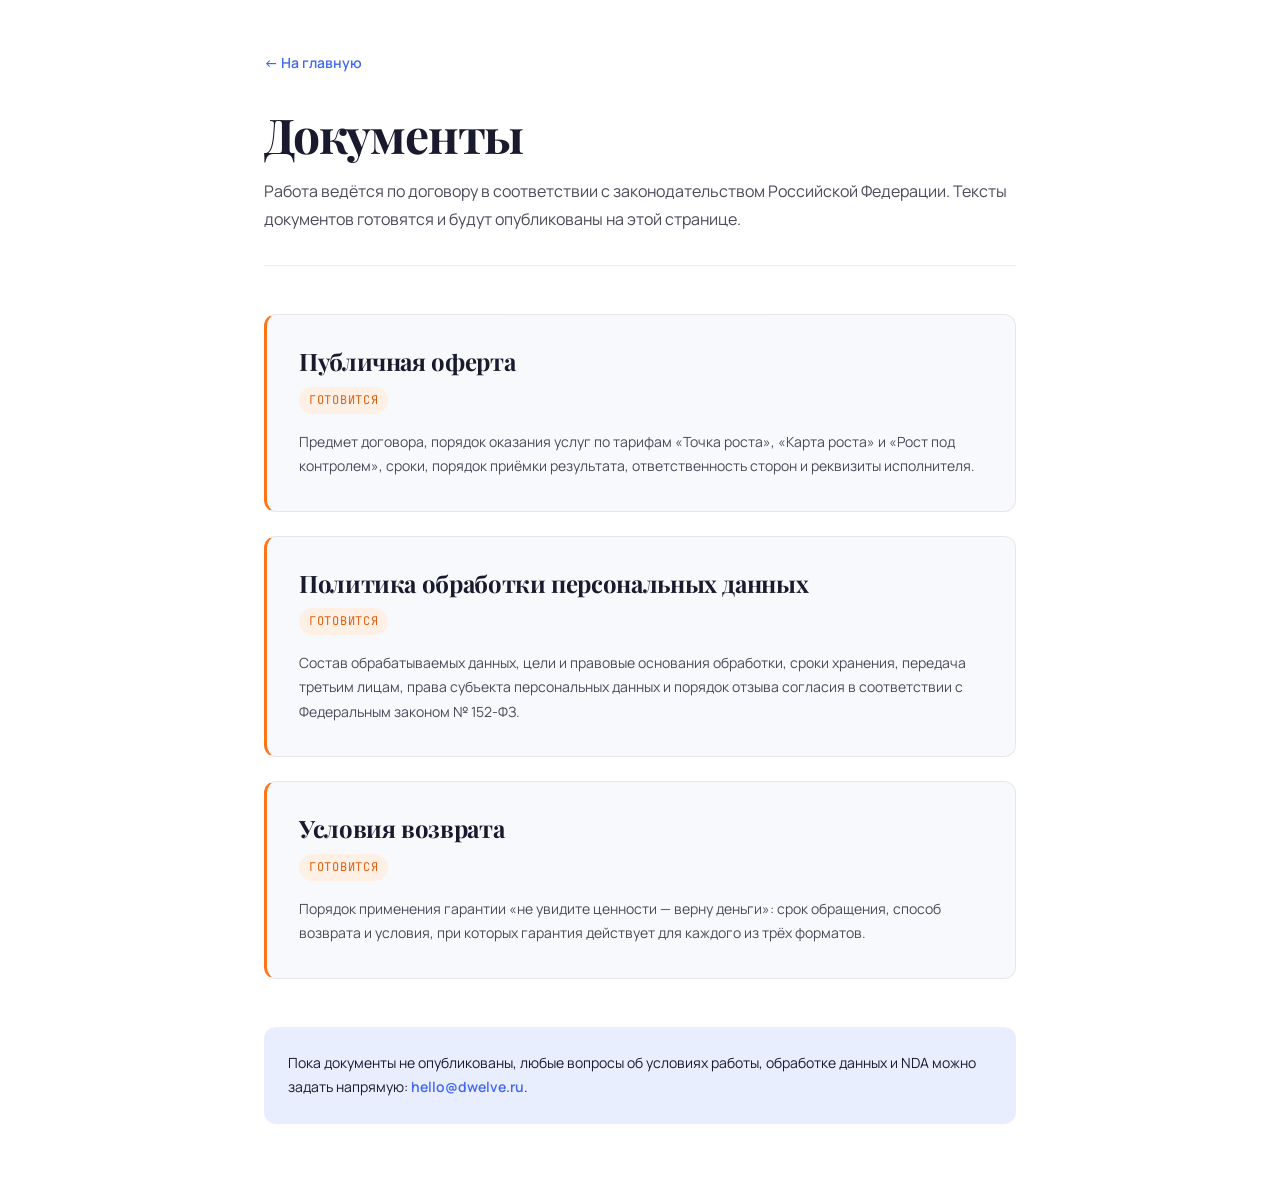
==== documents.html @ 39daf386 "Dwelve RU — лендинг для российского рынка Отдельный сайт для dwelve.ru: 3 тарифа в рублях, 5 блоков " ====
<!DOCTYPE html>
<html lang="ru">
<head>
  <meta charset="UTF-8">
  <meta name="viewport" content="width=device-width, initial-scale=1.0">
  <title>Документы — Dwelve</title>
  <meta name="description" content="Публичная оферта, политика обработки персональных данных и условия возврата Dwelve.">
  <meta name="robots" content="noindex">
  <link rel="canonical" href="https://dwelve.ru/documents.html">

  <link rel="preconnect" href="https://fonts.googleapis.com">
  <link rel="preconnect" href="https://fonts.gstatic.com" crossorigin>
  <link href="https://fonts.googleapis.com/css2?family=Playfair+Display:wght@400;600;700&family=Manrope:wght@400;500;600;700&family=JetBrains+Mono:wght@400;500&display=swap" rel="stylesheet">
  <link rel="icon" type="image/svg+xml" href="data:image/svg+xml,%3Csvg xmlns='http://www.w3.org/2000/svg' viewBox='0 0 200 200' fill='none'%3E%3Cg transform='translate(100,100)'%3E%3Ccircle cx='0' cy='-65' r='8' fill='%231A1A2E'/%3E%3Ccircle cx='32.5' cy='-56.29' r='11' fill='%23FF7518'/%3E%3Ccircle cx='56.29' cy='-32.5' r='5' fill='%231A1A2E'/%3E%3Ccircle cx='65' cy='0' r='4.5' fill='%231A1A2E'/%3E%3Ccircle cx='56.29' cy='32.5' r='4' fill='%231A1A2E'/%3E%3Ccircle cx='32.5' cy='56.29' r='3.5' fill='%231A1A2E'/%3E%3Ccircle cx='0' cy='65' r='3' fill='%231A1A2E'/%3E%3Ccircle cx='-32.5' cy='56.29' r='2.8' fill='%231A1A2E'/%3E%3Ccircle cx='-56.29' cy='32.5' r='2.8' fill='%231A1A2E'/%3E%3Ccircle cx='-65' cy='0' r='3.8' fill='%231A1A2E'/%3E%3Ccircle cx='-56.29' cy='-32.5' r='5' fill='%231A1A2E'/%3E%3Ccircle cx='-32.5' cy='-56.29' r='6.5' fill='%231A1A2E'/%3E%3C/g%3E%3C/svg%3E">

  <link rel="stylesheet" href="theme.css">

  <style>
    .container {
      width: 100%;
      max-width: 800px;
      margin: 0 auto;
      padding: var(--space-2xl) var(--space-lg) var(--space-3xl);
    }

    .back {
      display: inline-flex;
      align-items: center;
      gap: var(--space-sm);
      margin-bottom: var(--space-xl);
      font-size: var(--text-small);
      font-weight: 600;
      color: var(--color-cta);
    }

    .back:hover { text-decoration: underline; }

    h1 { margin-bottom: var(--space-md); }

    .intro {
      color: var(--color-text-muted);
      margin-bottom: var(--space-2xl);
      padding-bottom: var(--space-xl);
      border-bottom: 1px solid var(--color-border);
    }

    .doc {
      padding: var(--space-xl);
      margin-bottom: var(--space-lg);
      background: var(--color-base-dark);
      border: 1px solid var(--color-border);
      border-left: 3px solid var(--color-primary);
      border-radius: var(--radius-lg);
      /* Якорь не должен уезжать под липкую шапку главной, если пользователь
         пришёл сюда по ссылке вида documents.html#privacy */
      scroll-margin-top: var(--space-xl);
    }

    .doc h2 {
      font-size: var(--text-h3);
      margin-bottom: var(--space-sm);
    }

    .status {
      display: inline-block;
      margin-bottom: var(--space-md);
      padding: 3px 10px;
      border-radius: var(--radius-full);
      background: var(--color-orange-pale);
      color: var(--color-primary-dark);
      font-family: var(--font-mono);
      font-size: var(--text-caption);
      letter-spacing: 0.06em;
      text-transform: uppercase;
    }

    .doc p { font-size: var(--text-small); color: var(--color-text-muted); }

    .contact-note {
      margin-top: var(--space-2xl);
      padding: var(--space-lg);
      background: var(--color-blue-pale);
      border-radius: var(--radius-lg);
      font-size: var(--text-small);
    }

    .contact-note a { color: var(--color-cta); font-weight: 600; }
  </style>
</head>
<body>
  <div class="container">
    <a href="index.html" class="back">← На главную</a>

    <h1>Документы</h1>
    <p class="intro">
      Работа ведётся по договору в соответствии с законодательством Российской Федерации.
      Тексты документов готовятся и будут опубликованы на этой странице.
    </p>

    <section class="doc" id="offer">
      <h2>Публичная оферта</h2>
      <span class="status">Готовится</span>
      <p>
        Предмет договора, порядок оказания услуг по тарифам «Точка роста», «Карта роста»
        и «Рост под контролем», сроки, порядок приёмки результата, ответственность сторон
        и реквизиты исполнителя.
      </p>
    </section>

    <section class="doc" id="privacy">
      <h2>Политика обработки персональных данных</h2>
      <span class="status">Готовится</span>
      <p>
        Состав обрабатываемых данных, цели и правовые основания обработки, сроки хранения,
        передача третьим лицам, права субъекта персональных данных и порядок отзыва согласия
        в соответствии с Федеральным законом № 152-ФЗ.
      </p>
    </section>

    <section class="doc" id="refund">
      <h2>Условия возврата</h2>
      <span class="status">Готовится</span>
      <p>
        Порядок применения гарантии «не увидите ценности — верну деньги»: срок обращения,
        способ возврата и условия, при которых гарантия действует для каждого из трёх форматов.
      </p>
    </section>

    <p class="contact-note">
      Пока документы не опубликованы, любые вопросы об условиях работы, обработке данных
      и NDA можно задать напрямую: <a href="mailto:hello@dwelve.ru">hello@dwelve.ru</a>.
    </p>
  </div>
</body>
</html>
---- theme.css ----
/* =============================================================================
   DWELVE RU — тема
   -----------------------------------------------------------------------------
   Палитра общая с dwelve.ca: два сайта — один бренд. Отличается только
   типографика, и по необходимости: DM Sans и DM Mono не содержат кириллицы,
   поэтому body и mono заменены на Manrope и JetBrains Mono. Playfair Display
   кириллицу поддерживает и остаётся общим — именно он держит визуальное родство.

   Русский текст в среднем на 10–15% длиннее английского при том же смысле,
   поэтому меры длины строки и вертикальный ритм здесь чуть просторнее канадских:
   --max-text 760 против 720, --leading-body 1.75 против 1.7.
   ============================================================================= */

/* ==============================
   RESET & BASE
   ============================== */
*, *::before, *::after {
  box-sizing: border-box;
  margin: 0;
  padding: 0;
}

html {
  scroll-behavior: smooth;
  -webkit-text-size-adjust: 100%;
}

body {
  font-family: var(--font-body);
  font-size: var(--text-body);
  color: var(--color-text);
  background: var(--color-base);
  line-height: var(--leading-body);
  -webkit-font-smoothing: antialiased;
  -moz-osx-font-smoothing: grayscale;
}

img, svg {
  display: block;
  max-width: 100%;
}

a {
  color: inherit;
  text-decoration: none;
}

button {
  font: inherit;
  cursor: pointer;
  border: none;
  background: none;
}

ul, ol {
  list-style: none;
}

/* ==============================
   ТОКЕНЫ
   ============================== */
:root {
  /* Цвета — общий брендбук с канадской версией */
  --color-base: #FFFFFF;
  --color-base-dark: #F8F9FC;
  --color-card: #FFFFFF;
  --color-white: #FFFFFF;
  --color-primary: #FF7518;
  --color-primary-light: #FF944D;
  --color-primary-dark: #E06010;
  --color-secondary: #4166F5;
  --color-secondary-dark: #2F4FD4;
  --color-text: #1A1A2E;
  --color-text-muted: #4A4A5A;
  --color-text-light: #8A8A9A;
  --color-cta: #4166F5;
  --color-cta-hover: #6B8AF7;
  --color-cta-dark: #2F4FD4;
  --color-divider: rgba(26, 26, 46, 0.05);
  --color-error: #FF6B6B;
  --color-success: #0EA5A5;
  --color-dark: #1A1A2E;
  --color-accent: #FF7518;
  --color-band: rgba(65, 102, 245, 0.04);

  /* Расширенная палитра */
  --color-blue-light: #6B8AF7;
  --color-blue-pale: #E8EEFE;
  --color-blue-deep: #1E3A9F;
  --color-orange-pale: #FFF0E5;
  --color-teal: #0EA5A5;
  --color-teal-pale: #E6F7F7;
  --color-coral: #FF6B6B;
  --color-coral-pale: #FFE8E8;
  --color-slate: #64748B;
  --color-slate-pale: #F1F5F9;
  --color-border: rgba(26, 26, 46, 0.08);
  --color-border-light: #F0F1F5;

  /* Типографика. Fallback-стеки заканчиваются системными шрифтами
     с кириллицей — Segoe UI на Windows, Roboto на Android, San Francisco
     на Apple: если Google Fonts не отдаст файлы, страница не рассыплется. */
  --font-display: 'Playfair Display', 'Times New Roman', Georgia, serif;
  --font-body: 'Manrope', system-ui, -apple-system, 'Segoe UI', Roboto, 'Helvetica Neue', Arial, sans-serif;
  --font-mono: 'JetBrains Mono', 'Cascadia Mono', Consolas, 'Courier New', monospace;

  /* Шкала кегля. H1 текучий: длинный русский заголовок на 380px-экране
     обязан ужиматься, иначе первое слово вылезает за вьюпорт. */
  --text-h1: clamp(2rem, 1.35rem + 2.6vw, 3rem);
  --text-h2: clamp(1.6rem, 1.25rem + 1.4vw, 2.125rem);
  --text-h3: 1.5rem;
  --text-h4: 1.25rem;
  --text-body: 1rem;
  --text-small: 0.875rem;
  --text-caption: 0.75rem;

  /* Межстрочные */
  --leading-body: 1.75;
  --leading-tight: 1.25;

  /* Отступы, шаг 8px */
  --space-xs: 4px;
  --space-sm: 8px;
  --space-md: 16px;
  --space-lg: 24px;
  --space-xl: 32px;
  --space-2xl: 48px;
  --space-3xl: 80px;

  /* Скругления */
  --radius-sm: 6px;
  --radius-md: 8px;
  --radius-lg: 12px;
  --radius-xl: 16px;
  --radius-full: 999px;

  /* Тени */
  --shadow-sm: 0 1px 3px rgba(26,26,46,0.04), 0 1px 2px rgba(26,26,46,0.02);
  --shadow-md: 0 4px 16px rgba(26,26,46,0.06);
  --shadow-lg: 0 8px 32px rgba(26,26,46,0.08);
  --shadow-xl: 0 16px 48px rgba(26,26,46,0.12);
  --shadow-blue: 0 4px 16px rgba(65,102,245,0.20);
  --shadow-orange: 0 4px 16px rgba(255,117,24,0.20);

  /* Раскладка */
  --max-width: 1200px;
  --max-text: 760px;

  /* Тайминги. Держим здесь, а не в разметке: скорость интерфейса —
     свойство темы, и менять её надо в одном месте. */
  --ease-out: cubic-bezier(0.16, 1, 0.3, 1);
  --ease-in-out: cubic-bezier(0.65, 0, 0.35, 1);
  --dur-fast: 150ms;
  --dur-base: 250ms;
  --dur-slow: 600ms;
}

/* ==============================
   ТИПОГРАФИКА
   ============================== */
h1, h2, h3, h4 {
  font-family: var(--font-display);
  font-weight: 700;
  line-height: var(--leading-tight);
  color: var(--color-text);
  /* Кириллица в Playfair сидит плотнее латиницы; без этого межбуквенное
     в крупных заголовках выглядит разреженным. */
  letter-spacing: -0.015em;
}

h1 {
  font-size: var(--text-h1);
  line-height: 1.12;
  letter-spacing: -0.025em;
}

h2 {
  font-size: var(--text-h2);
  line-height: 1.18;
}

h3 {
  font-size: var(--text-h3);
  line-height: 1.3;
}

/* H4 — гротеск, а не антиква: на этом уровне Playfair уже мельчит
   и хуже читается в кириллице. */
h4 {
  font-size: var(--text-h4);
  font-family: var(--font-body);
  font-weight: 600;
  line-height: 1.35;
  letter-spacing: 0;
}

p {
  max-width: var(--max-text);
}

/* Длинные русские составные слова («ответственность», «предоставление»)
   на узких колонках дают дыры в выключке — разрешаем перенос. */
.text-hyphens {
  hyphens: auto;
  -webkit-hyphens: auto;
}

/* Цифры в таблице тарифов и в KPI обязаны стоять в колонку. */
.num {
  font-family: var(--font-mono);
  font-variant-numeric: tabular-nums;
  font-feature-settings: 'tnum' 1;
}

/* ==============================
   ДОСТУПНОСТЬ
   ============================== */
:focus-visible {
  outline: 2px solid var(--color-cta);
  outline-offset: 3px;
  border-radius: var(--radius-sm);
}

.visually-hidden {
  position: absolute;
  width: 1px;
  height: 1px;
  padding: 0;
  margin: -1px;
  overflow: hidden;
  clip: rect(0 0 0 0);
  white-space: nowrap;
  border: 0;
}

/* Один выключатель на всю анимацию: разделы ниже привязывают длительности
   к токенам, поэтому обнуления здесь достаточно. */
@media (prefers-reduced-motion: reduce) {
  html { scroll-behavior: auto; }
  *, *::before, *::after {
    animation-duration: 0.01ms !important;
    animation-iteration-count: 1 !important;
    transition-duration: 0.01ms !important;
    scroll-behavior: auto !important;
  }
}
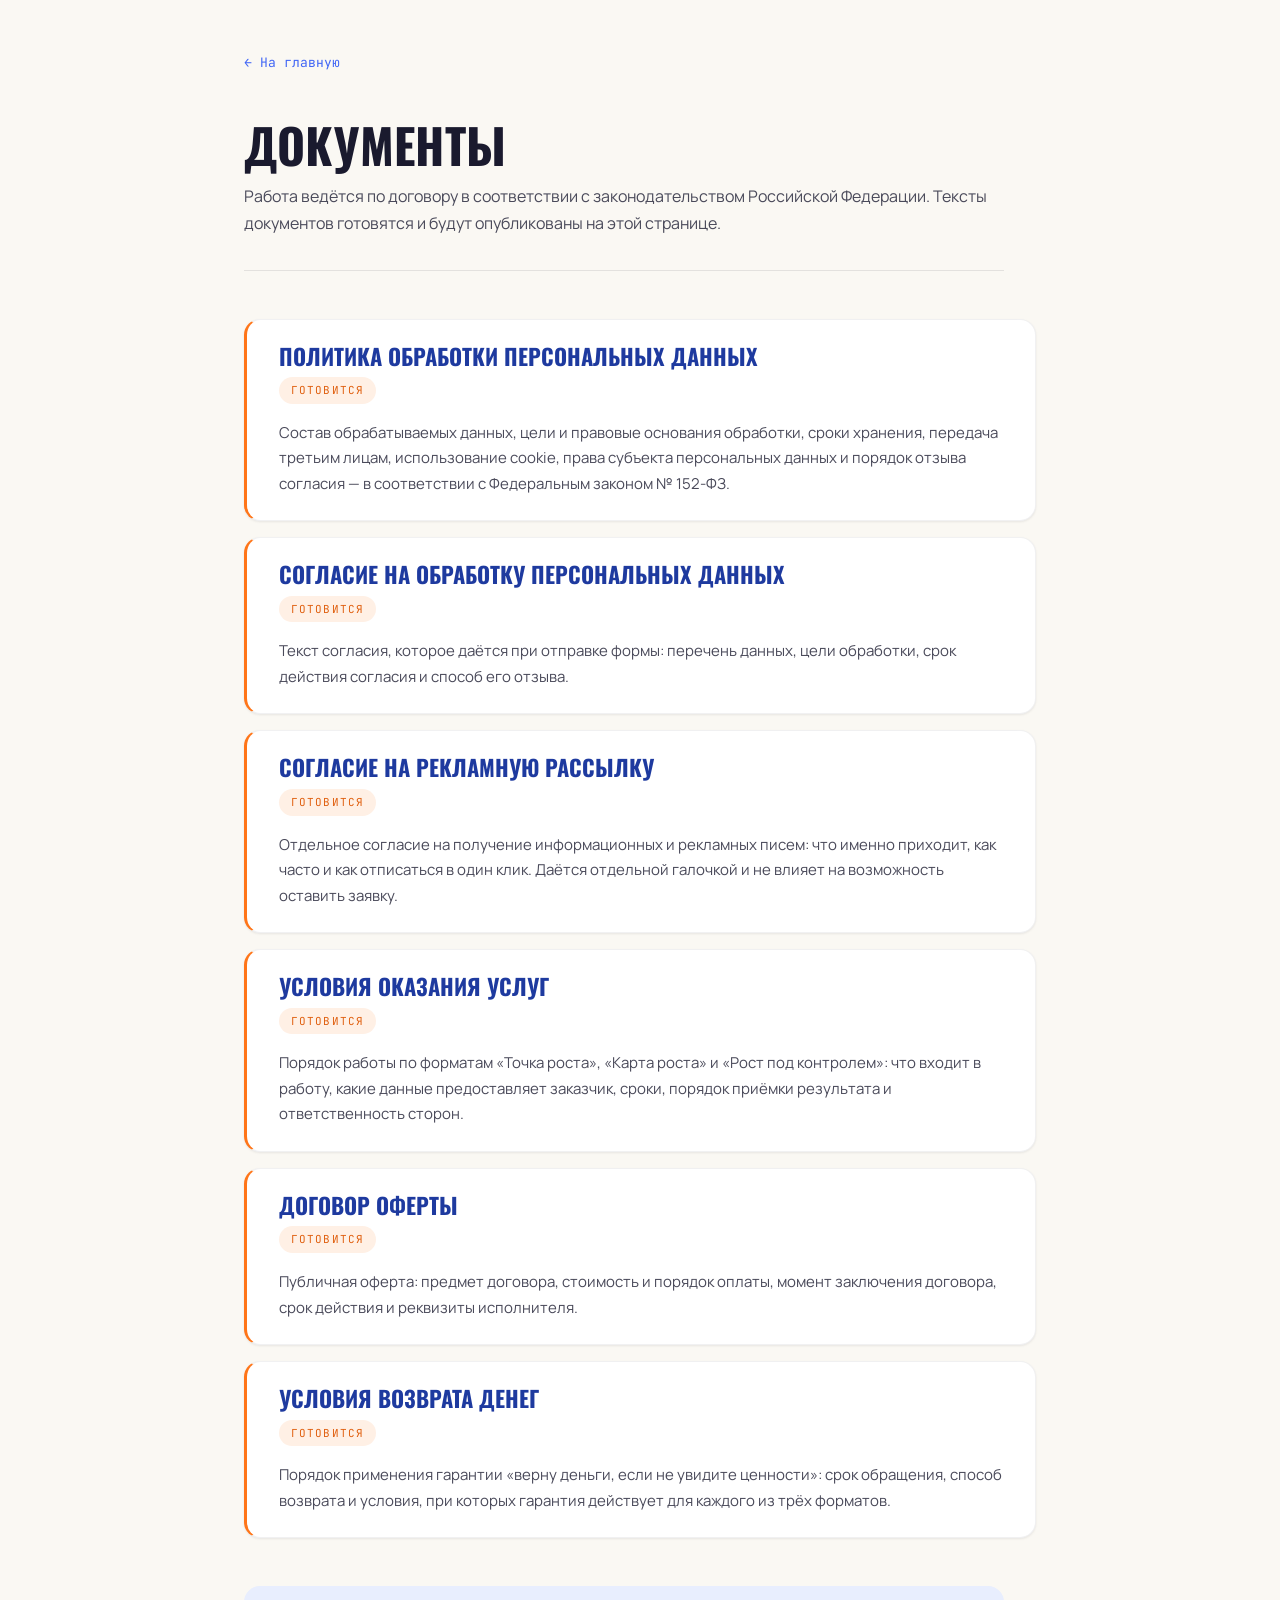
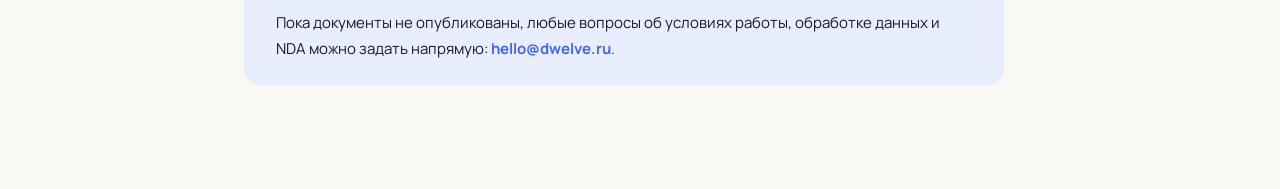
==== commit d8b9d299: "Пересборка лендинга по ТЗ Дарьи Структура из ТЗ: 8 блоков вместо 5, «Услуги и цены» подняты сразу за" ====
--- a/documents.html
+++ b/documents.html
@@ -4,129 +4,143 @@
   <meta charset="UTF-8">
   <meta name="viewport" content="width=device-width, initial-scale=1.0">
   <title>Документы — Dwelve</title>
-  <meta name="description" content="Публичная оферта, политика обработки персональных данных и условия возврата Dwelve.">
+  <meta name="description" content="Политика и согласие на обработку персональных данных, условия оказания услуг, договор оферты и условия возврата Dwelve.">
   <meta name="robots" content="noindex">
   <link rel="canonical" href="https://dwelve.ru/documents.html">
 
   <link rel="preconnect" href="https://fonts.googleapis.com">
   <link rel="preconnect" href="https://fonts.gstatic.com" crossorigin>
-  <link href="https://fonts.googleapis.com/css2?family=Playfair+Display:wght@400;600;700&family=Manrope:wght@400;500;600;700&family=JetBrains+Mono:wght@400;500&display=swap" rel="stylesheet">
+  <link href="https://fonts.googleapis.com/css2?family=Oswald:wght@500;700&family=Manrope:wght@400;500;600;700;800&family=Playfair+Display:ital,wght@0,700;1,400&family=JetBrains+Mono:wght@400;500&display=swap" rel="stylesheet">
   <link rel="icon" type="image/svg+xml" href="data:image/svg+xml,%3Csvg xmlns='http://www.w3.org/2000/svg' viewBox='0 0 200 200' fill='none'%3E%3Cg transform='translate(100,100)'%3E%3Ccircle cx='0' cy='-65' r='8' fill='%231A1A2E'/%3E%3Ccircle cx='32.5' cy='-56.29' r='11' fill='%23FF7518'/%3E%3Ccircle cx='56.29' cy='-32.5' r='5' fill='%231A1A2E'/%3E%3Ccircle cx='65' cy='0' r='4.5' fill='%231A1A2E'/%3E%3Ccircle cx='56.29' cy='32.5' r='4' fill='%231A1A2E'/%3E%3Ccircle cx='32.5' cy='56.29' r='3.5' fill='%231A1A2E'/%3E%3Ccircle cx='0' cy='65' r='3' fill='%231A1A2E'/%3E%3Ccircle cx='-32.5' cy='56.29' r='2.8' fill='%231A1A2E'/%3E%3Ccircle cx='-56.29' cy='32.5' r='2.8' fill='%231A1A2E'/%3E%3Ccircle cx='-65' cy='0' r='3.8' fill='%231A1A2E'/%3E%3Ccircle cx='-56.29' cy='-32.5' r='5' fill='%231A1A2E'/%3E%3Ccircle cx='-32.5' cy='-56.29' r='6.5' fill='%231A1A2E'/%3E%3C/g%3E%3C/svg%3E">
 
   <link rel="stylesheet" href="theme.css">
 
   <style>
-    .container {
-      width: 100%;
-      max-width: 800px;
-      margin: 0 auto;
-      padding: var(--space-2xl) var(--space-lg) var(--space-3xl);
-    }
+    .wrap { width: 100%; max-width: 840px; margin: 0 auto; padding: var(--sp-2xl) var(--sp-lg) var(--sp-4xl); }
 
     .back {
-      display: inline-flex;
-      align-items: center;
-      gap: var(--space-sm);
-      margin-bottom: var(--space-xl);
-      font-size: var(--text-small);
-      font-weight: 600;
-      color: var(--color-cta);
+      display: inline-flex; align-items: center; gap: var(--sp-sm);
+      margin-bottom: var(--sp-xl);
+      font-family: var(--font-mono); font-size: var(--text-caption);
+      color: var(--blue);
     }
+    .back:hover { border-bottom: 1px solid var(--blue); }
 
-    .back:hover { text-decoration: underline; }
-
-    h1 { margin-bottom: var(--space-md); }
+    h1 { font-size: clamp(2rem, 1.4rem + 2.6vw, 3rem); margin: var(--sp-md) 0; }
 
     .intro {
-      color: var(--color-text-muted);
-      margin-bottom: var(--space-2xl);
-      padding-bottom: var(--space-xl);
-      border-bottom: 1px solid var(--color-border);
+      color: var(--ink-2);
+      padding-bottom: var(--sp-xl);
+      border-bottom: 1px solid var(--line);
+      margin-bottom: var(--sp-2xl);
     }
 
     .doc {
-      padding: var(--space-xl);
-      margin-bottom: var(--space-lg);
-      background: var(--color-base-dark);
-      border: 1px solid var(--color-border);
-      border-left: 3px solid var(--color-primary);
+      padding: var(--sp-lg) var(--sp-xl);
+      margin-bottom: var(--sp-md);
+      background: var(--white);
+      border: 1px solid var(--line-soft);
+      border-left: 3px solid var(--orange);
       border-radius: var(--radius-lg);
-      /* Якорь не должен уезжать под липкую шапку главной, если пользователь
-         пришёл сюда по ссылке вида documents.html#privacy */
-      scroll-margin-top: var(--space-xl);
+      box-shadow: var(--shadow-sm);
+      /* Якорь не должен уезжать под шапку главной при переходе
+         вида documents.html#privacy */
+      scroll-margin-top: var(--sp-xl);
+    }
+    .doc h2 {
+      font-family: var(--font-display); font-weight: 700; text-transform: uppercase;
+      font-size: 1.4rem; line-height: 1.05; color: var(--blue-deep);
+      margin-bottom: var(--sp-sm);
+    }
+    .doc p { font-size: var(--text-small); color: var(--ink-2); }
+
+    .status {
+      display: inline-block; margin-bottom: var(--sp-md);
+      padding: 4px 12px; border-radius: var(--radius-pill);
+      background: var(--orange-pale); color: var(--orange-dark);
+      font-family: var(--font-mono); font-size: var(--text-micro);
+      letter-spacing: .1em; text-transform: uppercase;
     }
 
-    .doc h2 {
-      font-size: var(--text-h3);
-      margin-bottom: var(--space-sm);
-    }
-
-    .status {
-      display: inline-block;
-      margin-bottom: var(--space-md);
-      padding: 3px 10px;
-      border-radius: var(--radius-full);
-      background: var(--color-orange-pale);
-      color: var(--color-primary-dark);
-      font-family: var(--font-mono);
-      font-size: var(--text-caption);
-      letter-spacing: 0.06em;
-      text-transform: uppercase;
-    }
-
-    .doc p { font-size: var(--text-small); color: var(--color-text-muted); }
-
-    .contact-note {
-      margin-top: var(--space-2xl);
-      padding: var(--space-lg);
-      background: var(--color-blue-pale);
+    .note {
+      margin-top: var(--sp-2xl);
+      padding: var(--sp-lg) var(--sp-xl);
+      background: var(--blue-pale);
       border-radius: var(--radius-lg);
       font-size: var(--text-small);
     }
-
-    .contact-note a { color: var(--color-cta); font-weight: 600; }
+    .note a { color: var(--blue); font-weight: 700; }
   </style>
 </head>
 <body>
-  <div class="container">
+  <div class="wrap">
     <a href="index.html" class="back">← На главную</a>
 
-    <h1>Документы</h1>
+    <h1 class="display">Документы</h1>
     <p class="intro">
       Работа ведётся по договору в соответствии с законодательством Российской Федерации.
       Тексты документов готовятся и будут опубликованы на этой странице.
     </p>
-
-    <section class="doc" id="offer">
-      <h2>Публичная оферта</h2>
-      <span class="status">Готовится</span>
-      <p>
-        Предмет договора, порядок оказания услуг по тарифам «Точка роста», «Карта роста»
-        и «Рост под контролем», сроки, порядок приёмки результата, ответственность сторон
-        и реквизиты исполнителя.
-      </p>
-    </section>
 
     <section class="doc" id="privacy">
       <h2>Политика обработки персональных данных</h2>
       <span class="status">Готовится</span>
       <p>
         Состав обрабатываемых данных, цели и правовые основания обработки, сроки хранения,
-        передача третьим лицам, права субъекта персональных данных и порядок отзыва согласия
-        в соответствии с Федеральным законом № 152-ФЗ.
+        передача третьим лицам, использование cookie, права субъекта персональных данных
+        и порядок отзыва согласия — в соответствии с Федеральным законом № 152-ФЗ.
+      </p>
+    </section>
+
+    <section class="doc" id="consent">
+      <h2>Согласие на обработку персональных данных</h2>
+      <span class="status">Готовится</span>
+      <p>
+        Текст согласия, которое даётся при отправке формы: перечень данных, цели обработки,
+        срок действия согласия и способ его отзыва.
+      </p>
+    </section>
+
+    <section class="doc" id="marketing">
+      <h2>Согласие на рекламную рассылку</h2>
+      <span class="status">Готовится</span>
+      <p>
+        Отдельное согласие на получение информационных и рекламных писем: что именно
+        приходит, как часто и как отписаться в один клик. Даётся отдельной галочкой
+        и не влияет на возможность оставить заявку.
+      </p>
+    </section>
+
+    <section class="doc" id="terms">
+      <h2>Условия оказания услуг</h2>
+      <span class="status">Готовится</span>
+      <p>
+        Порядок работы по форматам «Точка роста», «Карта роста» и «Рост под контролем»:
+        что входит в работу, какие данные предоставляет заказчик, сроки, порядок приёмки
+        результата и ответственность сторон.
+      </p>
+    </section>
+
+    <section class="doc" id="offer">
+      <h2>Договор оферты</h2>
+      <span class="status">Готовится</span>
+      <p>
+        Публичная оферта: предмет договора, стоимость и порядок оплаты, момент заключения
+        договора, срок действия и реквизиты исполнителя.
       </p>
     </section>
 
     <section class="doc" id="refund">
-      <h2>Условия возврата</h2>
+      <h2>Условия возврата денег</h2>
       <span class="status">Готовится</span>
       <p>
-        Порядок применения гарантии «не увидите ценности — верну деньги»: срок обращения,
-        способ возврата и условия, при которых гарантия действует для каждого из трёх форматов.
+        Порядок применения гарантии «верну деньги, если не увидите ценности»: срок
+        обращения, способ возврата и условия, при которых гарантия действует для каждого
+        из трёх форматов.
       </p>
     </section>
 
-    <p class="contact-note">
+    <p class="note">
       Пока документы не опубликованы, любые вопросы об условиях работы, обработке данных
       и NDA можно задать напрямую: <a href="mailto:hello@dwelve.ru">hello@dwelve.ru</a>.
     </p>
--- a/theme.css
+++ b/theme.css
@@ -1,24 +1,30 @@
 /* =============================================================================
    DWELVE RU — тема
    -----------------------------------------------------------------------------
-   Палитра общая с dwelve.ca: два сайта — один бренд. Отличается только
-   типографика, и по необходимости: DM Sans и DM Mono не содержат кириллицы,
-   поэтому body и mono заменены на Manrope и JetBrains Mono. Playfair Display
-   кириллицу поддерживает и остаётся общим — именно он держит визуальное родство.
-
-   Русский текст в среднем на 10–15% длиннее английского при том же смысле,
-   поэтому меры длины строки и вертикальный ритм здесь чуть просторнее канадских:
-   --max-text 760 против 720, --leading-body 1.75 против 1.7.
+   Палитра — из брендбука v2.0 (синий #4166F5, оранжевый #FF7518, чернила
+   #1A1A2E), но посажена не на белый, а на кремовую подложку: так секции
+   разделяются без разноцветных заливок. Жёлтый, зелёный и розовый из ранних
+   макетов не используются — это и есть «менее пёстро» из ТЗ.
+
+   ПРАВИЛО ЦВЕТА ДЕЙСТВИЯ (главная находка аудита англоязычной версии):
+     синий  = действие. Все кнопки, ведущие к цели, синие.
+     белый  = то же действие на тёмной или оранжевой подложке.
+     оранжевый НИКОГДА не кнопка — только типографический акцент:
+              маркер под словом, эйбров, номер, подчёркивание.
+   На dwelve.ca оранжевый по очереди значит «демо», «подписка» и «купить»,
+   поэтому цвет там ничего не сообщает. Здесь он сообщает.
+
+   ТИПОГРАФИКА
+     Oswald   — крупные заглавные заголовки. На кириллице узкий гротеск
+                держит крупный кегль лучше, чем Playfair, у которого
+                кириллица тяжелее латиницы.
+     Manrope  — весь текст. У DM Sans с канадской версии кириллицы нет.
+     Playfair — курсивные акцентные строки и заголовки страниц отчёта:
+                единственное, что визуально роднит два сайта.
+     JetBrains Mono — эйбровы, номера секций, цифры в таблицах.
    ============================================================================= */
 
-/* ==============================
-   RESET & BASE
-   ============================== */
-*, *::before, *::after {
-  box-sizing: border-box;
-  margin: 0;
-  padding: 0;
-}
+*, *::before, *::after { box-sizing: border-box; margin: 0; padding: 0; }
 
 html {
   scroll-behavior: smooth;
@@ -28,219 +34,420 @@
 body {
   font-family: var(--font-body);
   font-size: var(--text-body);
-  color: var(--color-text);
-  background: var(--color-base);
   line-height: var(--leading-body);
+  color: var(--ink);
+  background: var(--cream);
   -webkit-font-smoothing: antialiased;
   -moz-osx-font-smoothing: grayscale;
 }
 
-img, svg {
-  display: block;
-  max-width: 100%;
-}
-
-a {
-  color: inherit;
-  text-decoration: none;
-}
-
-button {
-  font: inherit;
-  cursor: pointer;
-  border: none;
-  background: none;
-}
-
-ul, ol {
-  list-style: none;
-}
-
-/* ==============================
-   ТОКЕНЫ
-   ============================== */
+img, svg { display: block; max-width: 100%; }
+a { color: inherit; text-decoration: none; }
+button { font: inherit; cursor: pointer; border: none; background: none; color: inherit; }
+ul, ol { list-style: none; }
+
 :root {
-  /* Цвета — общий брендбук с канадской версией */
-  --color-base: #FFFFFF;
-  --color-base-dark: #F8F9FC;
-  --color-card: #FFFFFF;
-  --color-white: #FFFFFF;
-  --color-primary: #FF7518;
-  --color-primary-light: #FF944D;
-  --color-primary-dark: #E06010;
-  --color-secondary: #4166F5;
-  --color-secondary-dark: #2F4FD4;
-  --color-text: #1A1A2E;
-  --color-text-muted: #4A4A5A;
-  --color-text-light: #8A8A9A;
-  --color-cta: #4166F5;
-  --color-cta-hover: #6B8AF7;
-  --color-cta-dark: #2F4FD4;
-  --color-divider: rgba(26, 26, 46, 0.05);
-  --color-error: #FF6B6B;
-  --color-success: #0EA5A5;
-  --color-dark: #1A1A2E;
-  --color-accent: #FF7518;
-  --color-band: rgba(65, 102, 245, 0.04);
-
-  /* Расширенная палитра */
-  --color-blue-light: #6B8AF7;
-  --color-blue-pale: #E8EEFE;
-  --color-blue-deep: #1E3A9F;
-  --color-orange-pale: #FFF0E5;
-  --color-teal: #0EA5A5;
-  --color-teal-pale: #E6F7F7;
-  --color-coral: #FF6B6B;
-  --color-coral-pale: #FFE8E8;
-  --color-slate: #64748B;
-  --color-slate-pale: #F1F5F9;
-  --color-border: rgba(26, 26, 46, 0.08);
-  --color-border-light: #F0F1F5;
-
-  /* Типографика. Fallback-стеки заканчиваются системными шрифтами
-     с кириллицей — Segoe UI на Windows, Roboto на Android, San Francisco
-     на Apple: если Google Fonts не отдаст файлы, страница не рассыплется. */
-  --font-display: 'Playfair Display', 'Times New Roman', Georgia, serif;
-  --font-body: 'Manrope', system-ui, -apple-system, 'Segoe UI', Roboto, 'Helvetica Neue', Arial, sans-serif;
-  --font-mono: 'JetBrains Mono', 'Cascadia Mono', Consolas, 'Courier New', monospace;
-
-  /* Шкала кегля. H1 текучий: длинный русский заголовок на 380px-экране
-     обязан ужиматься, иначе первое слово вылезает за вьюпорт. */
-  --text-h1: clamp(2rem, 1.35rem + 2.6vw, 3rem);
-  --text-h2: clamp(1.6rem, 1.25rem + 1.4vw, 2.125rem);
-  --text-h3: 1.5rem;
-  --text-h4: 1.25rem;
+  /* --- Чернила и текст --- */
+  --ink: #1A1A2E;
+  --ink-2: #4A4A5A;
+  --ink-3: #8A8A9A;
+
+  /* --- Действие --- */
+  --blue: #4166F5;
+  --blue-hover: #6B8AF7;
+  --blue-dark: #2F4FD4;
+  --blue-deep: #1E3A9F;
+  --blue-pale: #E8EEFE;
+
+  /* --- Акцент (не кнопка) --- */
+  --orange: #FF7518;
+  --orange-dark: #E06010;
+  --orange-pale: #FFF0E5;
+  --marker: rgba(255, 117, 24, 0.30);
+
+  /* --- Подложки --- */
+  --cream: #FAF8F3;
+  --cream-2: #F2EFE7;
+  --white: #FFFFFF;
+
+  /* --- Служебные --- */
+  --teal: #0EA5A5;
+  --teal-pale: #E6F7F7;
+  --coral: #D94A4A;
+  --line: rgba(26, 26, 46, 0.10);
+  --line-soft: rgba(26, 26, 46, 0.06);
+  --line-light: rgba(255, 255, 255, 0.18);
+
+  /* --- Шрифты. Хвост каждого стека — системный шрифт с кириллицей,
+         чтобы страница не рассыпалась, если Google Fonts не ответит. --- */
+  --font-display: 'Oswald', 'Arial Narrow', 'Segoe UI', sans-serif;
+  --font-body: 'Manrope', system-ui, -apple-system, 'Segoe UI', Roboto, Arial, sans-serif;
+  --font-accent: 'Playfair Display', 'Times New Roman', Georgia, serif;
+  --font-mono: 'JetBrains Mono', 'Cascadia Mono', Consolas, monospace;
+
+  /* --- Кегли. Крупные — текучие: русский заголовок заглавными
+         на 360-пиксельном экране обязан ужиматься. --- */
+  --text-hero: clamp(2.6rem, 1.4rem + 5.4vw, 5.5rem);
+  --text-h2: clamp(2rem, 1.2rem + 3.4vw, 3.75rem);
+  --text-h3: clamp(1.25rem, 1.05rem + 0.8vw, 1.5rem);
+  --text-lead: clamp(1.0625rem, 1rem + 0.3vw, 1.1875rem);
   --text-body: 1rem;
-  --text-small: 0.875rem;
-  --text-caption: 0.75rem;
-
-  /* Межстрочные */
-  --leading-body: 1.75;
-  --leading-tight: 1.25;
-
-  /* Отступы, шаг 8px */
-  --space-xs: 4px;
-  --space-sm: 8px;
-  --space-md: 16px;
-  --space-lg: 24px;
-  --space-xl: 32px;
-  --space-2xl: 48px;
-  --space-3xl: 80px;
-
-  /* Скругления */
+  --text-small: 0.9375rem;
+  --text-caption: 0.8125rem;
+  --text-micro: 0.6875rem;
+
+  --leading-body: 1.7;
+  --leading-tight: 0.94;
+
+  /* --- Отступы, шаг 8 --- */
+  --sp-xs: 4px;  --sp-sm: 8px;  --sp-md: 16px; --sp-lg: 24px;
+  --sp-xl: 32px; --sp-2xl: 48px; --sp-3xl: 72px; --sp-4xl: 104px;
+
   --radius-sm: 6px;
-  --radius-md: 8px;
-  --radius-lg: 12px;
-  --radius-xl: 16px;
-  --radius-full: 999px;
-
-  /* Тени */
-  --shadow-sm: 0 1px 3px rgba(26,26,46,0.04), 0 1px 2px rgba(26,26,46,0.02);
-  --shadow-md: 0 4px 16px rgba(26,26,46,0.06);
-  --shadow-lg: 0 8px 32px rgba(26,26,46,0.08);
-  --shadow-xl: 0 16px 48px rgba(26,26,46,0.12);
-  --shadow-blue: 0 4px 16px rgba(65,102,245,0.20);
-  --shadow-orange: 0 4px 16px rgba(255,117,24,0.20);
-
-  /* Раскладка */
-  --max-width: 1200px;
+  --radius-md: 10px;
+  --radius-lg: 16px;
+  --radius-xl: 24px;
+  --radius-pill: 999px;
+
+  --shadow-sm: 0 1px 3px rgba(26,26,46,.05), 0 1px 2px rgba(26,26,46,.03);
+  --shadow-md: 0 6px 20px rgba(26,26,46,.07);
+  --shadow-lg: 0 14px 40px rgba(26,26,46,.10);
+  --shadow-xl: 0 24px 64px rgba(26,26,46,.14);
+
+  --max-width: 1240px;
   --max-text: 760px;
 
-  /* Тайминги. Держим здесь, а не в разметке: скорость интерфейса —
-     свойство темы, и менять её надо в одном месте. */
-  --ease-out: cubic-bezier(0.16, 1, 0.3, 1);
-  --ease-in-out: cubic-bezier(0.65, 0, 0.35, 1);
+  --ease: cubic-bezier(0.16, 1, 0.3, 1);
+  --ease-io: cubic-bezier(0.65, 0, 0.35, 1);
   --dur-fast: 150ms;
-  --dur-base: 250ms;
-  --dur-slow: 600ms;
-}
-
-/* ==============================
+  --dur: 260ms;
+  --dur-slow: 620ms;
+}
+
+/* =============================================================================
    ТИПОГРАФИКА
-   ============================== */
-h1, h2, h3, h4 {
+   ============================================================================= */
+
+/* Заглавные Oswald: кириллица в нём сидит плотно, на крупном кегле
+   межбуквенное нужно чуть разжать, иначе слова слипаются. */
+.display {
   font-family: var(--font-display);
   font-weight: 700;
+  text-transform: uppercase;
   line-height: var(--leading-tight);
-  color: var(--color-text);
-  /* Кириллица в Playfair сидит плотнее латиницы; без этого межбуквенное
-     в крупных заголовках выглядит разреженным. */
-  letter-spacing: -0.015em;
-}
-
-h1 {
-  font-size: var(--text-h1);
-  line-height: 1.12;
-  letter-spacing: -0.025em;
-}
-
-h2 {
-  font-size: var(--text-h2);
-  line-height: 1.18;
-}
+  letter-spacing: 0.005em;
+  text-wrap: balance;
+}
+
+h1 { font-size: var(--text-hero); }
+h2 { font-size: var(--text-h2); }
 
 h3 {
+  font-family: var(--font-body);
   font-size: var(--text-h3);
+  font-weight: 800;
   line-height: 1.3;
-}
-
-/* H4 — гротеск, а не антиква: на этом уровне Playfair уже мельчит
-   и хуже читается в кириллице. */
+  text-wrap: balance;
+}
+
 h4 {
-  font-size: var(--text-h4);
   font-family: var(--font-body);
-  font-weight: 600;
+  font-size: 1.0625rem;
+  font-weight: 800;
   line-height: 1.35;
-  letter-spacing: 0;
-}
-
-p {
-  max-width: var(--max-text);
-}
-
-/* Длинные русские составные слова («ответственность», «предоставление»)
-   на узких колонках дают дыры в выключке — разрешаем перенос. */
-.text-hyphens {
-  hyphens: auto;
-  -webkit-hyphens: auto;
-}
-
-/* Цифры в таблице тарифов и в KPI обязаны стоять в колонку. */
+}
+
+p { max-width: var(--max-text); }
+
+/* Эйбров секции: 03 · УСЛУГИ И ЦЕНЫ */
+.eyebrow {
+  font-family: var(--font-mono);
+  font-size: var(--text-micro);
+  font-weight: 500;
+  letter-spacing: 0.18em;
+  text-transform: uppercase;
+  color: var(--ink-3);
+}
+.eyebrow b { color: var(--orange); font-weight: 500; }
+
+/* Курсивная серифная строка — голос, а не заголовок */
+.accent-line {
+  font-family: var(--font-accent);
+  font-style: italic;
+  font-weight: 400;
+  color: var(--orange-dark);
+  line-height: 1.35;
+}
+
+/* Оранжевый маркер под словом — подчёркивает нижнюю треть букв, а не
+   превращает слово в плашку. Размер и положение заданы в em, а не в
+   процентах строки: у заголовков line-height 0.94, и процент от такой
+   строки увёл бы полосу под базовую линию. */
+.marker {
+  background-image: linear-gradient(var(--marker), var(--marker));
+  background-repeat: no-repeat;
+  background-size: 100% 0.26em;
+  background-position: 0 0.58em;
+  padding: 0 0.04em;
+  -webkit-box-decoration-break: clone;
+  box-decoration-break: clone;
+}
+
 .num {
   font-family: var(--font-mono);
   font-variant-numeric: tabular-nums;
   font-feature-settings: 'tnum' 1;
 }
 
-/* ==============================
+/* =============================================================================
    ДОСТУПНОСТЬ
-   ============================== */
+   ============================================================================= */
 :focus-visible {
-  outline: 2px solid var(--color-cta);
+  outline: 2px solid var(--blue);
   outline-offset: 3px;
   border-radius: var(--radius-sm);
 }
+.on-dark :focus-visible, .on-orange :focus-visible { outline-color: var(--white); }
 
 .visually-hidden {
-  position: absolute;
-  width: 1px;
-  height: 1px;
-  padding: 0;
-  margin: -1px;
-  overflow: hidden;
-  clip: rect(0 0 0 0);
-  white-space: nowrap;
-  border: 0;
-}
-
-/* Один выключатель на всю анимацию: разделы ниже привязывают длительности
-   к токенам, поэтому обнуления здесь достаточно. */
+  position: absolute; width: 1px; height: 1px; padding: 0; margin: -1px;
+  overflow: hidden; clip: rect(0 0 0 0); white-space: nowrap; border: 0;
+}
+
+.skip-link {
+  position: absolute; left: 50%; top: 8px; transform: translate(-50%, -200%);
+  z-index: 300; padding: 10px 18px; background: var(--blue); color: var(--white);
+  border-radius: var(--radius-pill); font-weight: 700; font-size: var(--text-small);
+  transition: transform var(--dur) var(--ease);
+}
+.skip-link:focus { transform: translate(-50%, 0); }
+
 @media (prefers-reduced-motion: reduce) {
   html { scroll-behavior: auto; }
   *, *::before, *::after {
-    animation-duration: 0.01ms !important;
+    animation-duration: .01ms !important;
     animation-iteration-count: 1 !important;
-    transition-duration: 0.01ms !important;
+    transition-duration: .01ms !important;
     scroll-behavior: auto !important;
   }
 }
+
+/* =============================================================================
+   СТРАНИЦА ОТЧЁТА — общий компонент
+   Используется дважды: уменьшенным в первом экране и в полный размер
+   в карусели «Пример результата». Поэтому масштабируется через --doc-scale,
+   а не отдельными наборами кеглей.
+   ============================================================================= */
+.doc-page {
+  --doc-scale: 1;
+  width: 620px;
+  padding: calc(26px * var(--doc-scale)) calc(28px * var(--doc-scale));
+  background: var(--white);
+  border-radius: var(--radius-md);
+  box-shadow: var(--shadow-lg);
+  font-size: calc(11px * var(--doc-scale));
+  line-height: 1.5;
+  color: var(--ink);
+  overflow: hidden;
+}
+
+.doc-head {
+  display: flex; align-items: baseline; justify-content: space-between;
+  gap: var(--sp-md);
+  padding-bottom: calc(8px * var(--doc-scale));
+  border-bottom: 1px solid var(--line);
+  margin-bottom: calc(14px * var(--doc-scale));
+}
+.doc-logo {
+  font-family: var(--font-accent);
+  font-weight: 700;
+  font-size: calc(15px * var(--doc-scale));
+  letter-spacing: -0.01em;
+}
+.doc-logo span { color: var(--orange); }
+.doc-head-right {
+  font-family: var(--font-mono);
+  font-size: calc(7px * var(--doc-scale));
+  letter-spacing: 0.14em;
+  text-transform: uppercase;
+  color: var(--ink-3);
+}
+
+.doc-eyebrow {
+  font-family: var(--font-mono);
+  font-size: calc(7.5px * var(--doc-scale));
+  letter-spacing: 0.14em;
+  text-transform: uppercase;
+  color: var(--orange);
+  margin-bottom: calc(4px * var(--doc-scale));
+}
+.doc-title {
+  font-family: var(--font-accent);
+  font-weight: 700;
+  font-size: calc(21px * var(--doc-scale));
+  line-height: 1.15;
+  margin-bottom: calc(12px * var(--doc-scale));
+}
+.doc-intro { color: var(--ink-2); margin-bottom: calc(12px * var(--doc-scale)); max-width: none; }
+
+.doc-callout {
+  background: var(--blue-deep);
+  color: var(--white);
+  border-radius: calc(6px * var(--doc-scale));
+  padding: calc(12px * var(--doc-scale)) calc(14px * var(--doc-scale));
+  margin-bottom: calc(14px * var(--doc-scale));
+}
+.doc-callout-label {
+  font-family: var(--font-mono);
+  font-size: calc(7px * var(--doc-scale));
+  letter-spacing: 0.14em;
+  text-transform: uppercase;
+  color: rgba(255,255,255,.62);
+  margin-bottom: calc(5px * var(--doc-scale));
+}
+.doc-callout-text {
+  font-family: var(--font-accent);
+  font-weight: 700;
+  font-size: calc(13px * var(--doc-scale));
+  line-height: 1.3;
+  max-width: none;
+}
+.doc-callout-note {
+  font-size: calc(9px * var(--doc-scale));
+  color: rgba(255,255,255,.7);
+  margin-top: calc(5px * var(--doc-scale));
+  max-width: none;
+}
+
+.doc-kpis {
+  display: grid;
+  grid-template-columns: repeat(3, 1fr);
+  gap: calc(8px * var(--doc-scale));
+  margin-bottom: calc(16px * var(--doc-scale));
+}
+.doc-kpi {
+  padding: calc(9px * var(--doc-scale)) calc(11px * var(--doc-scale));
+  border-radius: calc(5px * var(--doc-scale));
+  background: var(--cream-2);
+}
+.doc-kpi--goal { background: var(--blue-pale); }
+.doc-kpi--gain { background: var(--orange-pale); }
+.doc-kpi-label {
+  font-family: var(--font-mono);
+  font-size: calc(6.5px * var(--doc-scale));
+  letter-spacing: 0.12em;
+  text-transform: uppercase;
+  color: var(--ink-3);
+  margin-bottom: calc(4px * var(--doc-scale));
+}
+.doc-kpi-value {
+  font-family: var(--font-accent);
+  font-weight: 700;
+  font-size: calc(15px * var(--doc-scale));
+  line-height: 1.1;
+  white-space: nowrap;
+}
+.doc-kpi-unit { font-size: calc(8px * var(--doc-scale)); color: var(--ink-3); margin-top: 2px; }
+
+.doc-h {
+  font-family: var(--font-accent);
+  font-weight: 700;
+  font-size: calc(12.5px * var(--doc-scale));
+  margin-bottom: calc(8px * var(--doc-scale));
+}
+
+.doc-levers { display: grid; gap: calc(4px * var(--doc-scale)); margin-bottom: calc(16px * var(--doc-scale)); }
+.doc-lever {
+  display: flex; align-items: center; gap: calc(8px * var(--doc-scale));
+  padding: calc(6px * var(--doc-scale)) calc(10px * var(--doc-scale));
+  background: var(--cream);
+  border-radius: calc(4px * var(--doc-scale));
+}
+.doc-lever-n {
+  flex: none;
+  width: calc(14px * var(--doc-scale)); height: calc(14px * var(--doc-scale));
+  border-radius: 50%;
+  background: var(--orange);
+  color: var(--white);
+  font-family: var(--font-mono);
+  font-size: calc(7px * var(--doc-scale));
+  display: grid; place-items: center;
+}
+.doc-lever-text { flex: 1; }
+.doc-lever-sum {
+  font-family: var(--font-mono);
+  font-size: calc(9px * var(--doc-scale));
+  font-weight: 500;
+  color: var(--teal);
+  white-space: nowrap;
+}
+
+.doc-table { width: 100%; border-collapse: collapse; margin-bottom: calc(14px * var(--doc-scale)); }
+.doc-table th {
+  background: var(--blue-deep);
+  color: var(--white);
+  font-size: calc(7.5px * var(--doc-scale));
+  font-weight: 600;
+  text-align: left;
+  padding: calc(6px * var(--doc-scale)) calc(8px * var(--doc-scale));
+}
+.doc-table th:not(:first-child), .doc-table td:not(:first-child) { text-align: right; }
+.doc-table td {
+  padding: calc(6px * var(--doc-scale)) calc(8px * var(--doc-scale));
+  border-bottom: 1px solid var(--line-soft);
+  font-variant-numeric: tabular-nums;
+}
+.doc-table tr:nth-child(even) td { background: var(--cream); }
+.doc-table tr.is-key td { color: var(--blue-deep); font-weight: 700; }
+
+.doc-solution {
+  background: var(--teal-pale);
+  border-radius: calc(5px * var(--doc-scale));
+  padding: calc(9px * var(--doc-scale)) calc(11px * var(--doc-scale));
+  margin-bottom: calc(10px * var(--doc-scale));
+}
+.doc-solution-label {
+  font-family: var(--font-mono);
+  font-size: calc(6.5px * var(--doc-scale));
+  letter-spacing: 0.12em;
+  text-transform: uppercase;
+  color: var(--teal);
+  margin-bottom: calc(4px * var(--doc-scale));
+}
+.doc-solution p { max-width: none; color: var(--ink-2); }
+
+.doc-action { background: var(--orange-pale); }
+.doc-action .doc-solution-label { color: var(--orange-dark); }
+
+.doc-foot {
+  display: flex; justify-content: space-between; gap: var(--sp-md);
+  padding-top: calc(8px * var(--doc-scale));
+  border-top: 1px solid var(--line-soft);
+  font-size: calc(7.5px * var(--doc-scale));
+  color: var(--ink-3);
+}
+
+/* --- Мини-графики страниц отчёта --- */
+.doc-chart { margin-bottom: calc(12px * var(--doc-scale)); }
+.doc-bars {
+  display: flex; align-items: flex-end; justify-content: space-between;
+  gap: calc(6px * var(--doc-scale));
+  height: calc(80px * var(--doc-scale));
+}
+.doc-bar { flex: 1; display: flex; flex-direction: column; align-items: center; justify-content: flex-end; height: 100%; }
+.doc-bar-v {
+  font-family: var(--font-mono);
+  font-size: calc(6.5px * var(--doc-scale));
+  color: var(--ink-2);
+  margin-bottom: calc(3px * var(--doc-scale));
+}
+.doc-bar-fill { width: 100%; border-radius: calc(2px * var(--doc-scale)) calc(2px * var(--doc-scale)) 0 0; background: var(--blue-deep); }
+.doc-bar--alt .doc-bar-fill { background: var(--orange); }
+.doc-bar--neg .doc-bar-fill { background: var(--coral); }
+.doc-bar--total .doc-bar-fill { background: var(--teal); }
+.doc-bar-l {
+  font-size: calc(6px * var(--doc-scale));
+  color: var(--ink-3);
+  margin-top: calc(3px * var(--doc-scale));
+  text-align: center;
+}
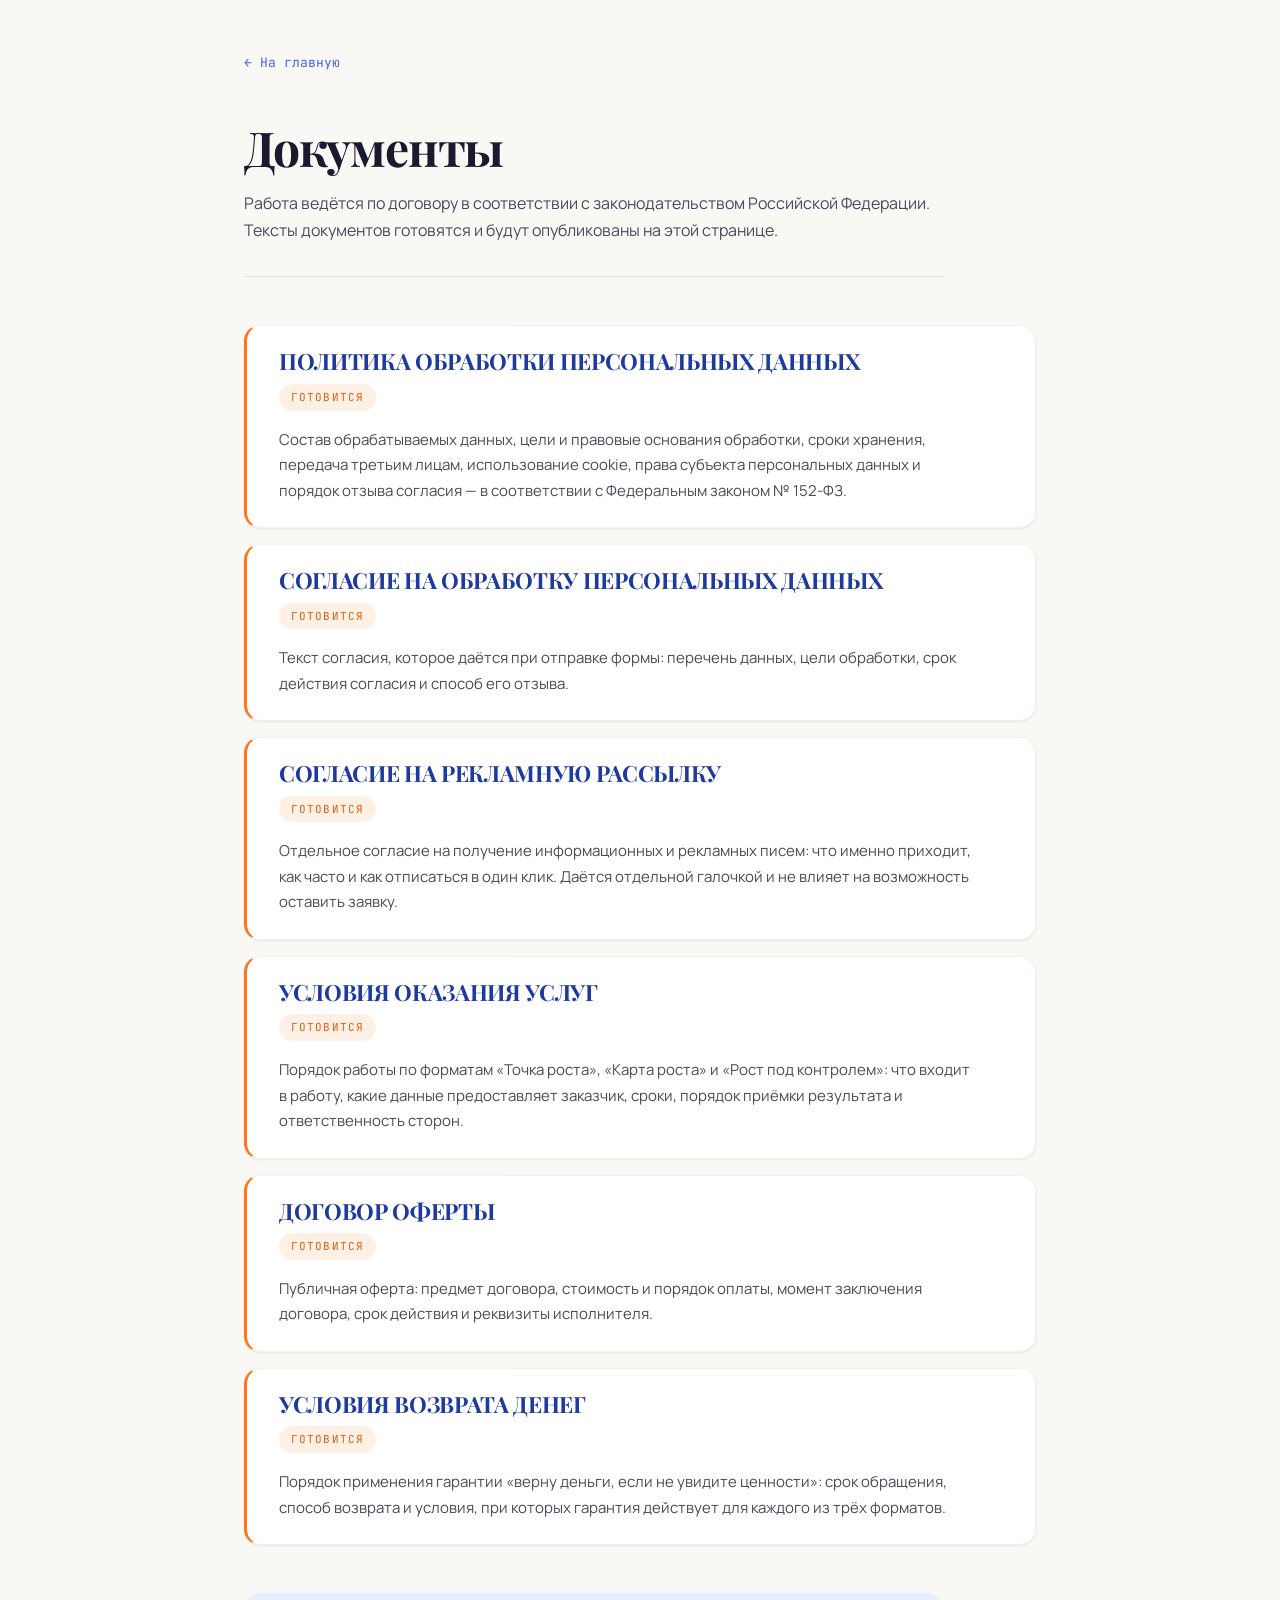
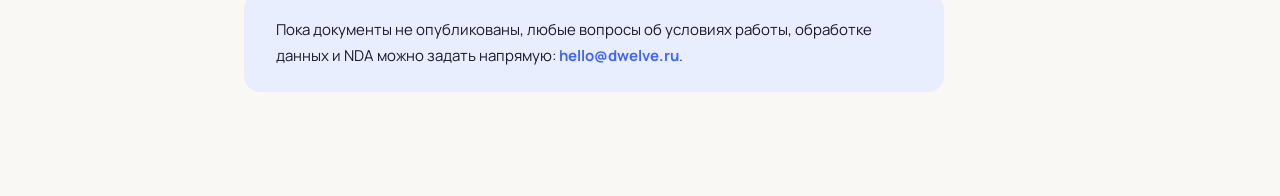
==== commit a6b87e34: "Логотип совпадает с англоязычной версией Знак и начертание перенесены один в один из концепта Pa'lai" ====
--- a/documents.html
+++ b/documents.html
@@ -10,8 +10,8 @@
 
   <link rel="preconnect" href="https://fonts.googleapis.com">
   <link rel="preconnect" href="https://fonts.gstatic.com" crossorigin>
-  <link href="https://fonts.googleapis.com/css2?family=Oswald:wght@500;700&family=Manrope:wght@400;500;600;700;800&family=Playfair+Display:ital,wght@0,700;1,400&family=JetBrains+Mono:wght@400;500&display=swap" rel="stylesheet">
-  <link rel="icon" type="image/svg+xml" href="data:image/svg+xml,%3Csvg xmlns='http://www.w3.org/2000/svg' viewBox='0 0 200 200' fill='none'%3E%3Cg transform='translate(100,100)'%3E%3Ccircle cx='0' cy='-65' r='8' fill='%231A1A2E'/%3E%3Ccircle cx='32.5' cy='-56.29' r='11' fill='%23FF7518'/%3E%3Ccircle cx='56.29' cy='-32.5' r='5' fill='%231A1A2E'/%3E%3Ccircle cx='65' cy='0' r='4.5' fill='%231A1A2E'/%3E%3Ccircle cx='56.29' cy='32.5' r='4' fill='%231A1A2E'/%3E%3Ccircle cx='32.5' cy='56.29' r='3.5' fill='%231A1A2E'/%3E%3Ccircle cx='0' cy='65' r='3' fill='%231A1A2E'/%3E%3Ccircle cx='-32.5' cy='56.29' r='2.8' fill='%231A1A2E'/%3E%3Ccircle cx='-56.29' cy='32.5' r='2.8' fill='%231A1A2E'/%3E%3Ccircle cx='-65' cy='0' r='3.8' fill='%231A1A2E'/%3E%3Ccircle cx='-56.29' cy='-32.5' r='5' fill='%231A1A2E'/%3E%3Ccircle cx='-32.5' cy='-56.29' r='6.5' fill='%231A1A2E'/%3E%3C/g%3E%3C/svg%3E">
+  <link href="https://fonts.googleapis.com/css2?family=Bebas+Neue&family=Manrope:wght@400;500;600;700;800&family=Playfair+Display:ital,wght@0,700;1,400&family=JetBrains+Mono:wght@400;500&display=swap" rel="stylesheet">
+  <link rel="icon" type="image/svg+xml" href="data:image/svg+xml,%3Csvg xmlns='http://www.w3.org/2000/svg' viewBox='0 0 200 200' fill='none'%3E%3Cg transform='translate(100,100)'%3E%3Ccircle cx='0' cy='-60' r='13' fill='%23234386'/%3E%3Ccircle cx='30' cy='-52' r='17' fill='%23FFC400'/%3E%3Ccircle cx='52' cy='-30' r='9' fill='%23234386'/%3E%3Ccircle cx='60' cy='0' r='8' fill='%23234386'/%3E%3Ccircle cx='52' cy='30' r='7.5' fill='%23234386'/%3E%3Ccircle cx='30' cy='52' r='7' fill='%23234386'/%3E%3Ccircle cx='0' cy='60' r='6.5' fill='%23234386'/%3E%3Ccircle cx='-30' cy='52' r='6.5' fill='%23234386'/%3E%3Ccircle cx='-52' cy='30' r='6.5' fill='%23234386'/%3E%3Ccircle cx='-60' cy='0' r='7.5' fill='%23234386'/%3E%3Ccircle cx='-52' cy='-30' r='9' fill='%23234386'/%3E%3Ccircle cx='-30' cy='-52' r='11' fill='%23234386'/%3E%3C/g%3E%3C/svg%3E">
 
   <link rel="stylesheet" href="theme.css">
 
--- a/theme.css
+++ b/theme.css
@@ -1,27 +1,35 @@
 /* =============================================================================
    DWELVE RU — тема
    -----------------------------------------------------------------------------
-   Палитра — из брендбука v2.0 (синий #4166F5, оранжевый #FF7518, чернила
-   #1A1A2E), но посажена не на белый, а на кремовую подложку: так секции
-   разделяются без разноцветных заливок. Жёлтый, зелёный и розовый из ранних
-   макетов не используются — это и есть «менее пёстро» из ТЗ.
-
-   ПРАВИЛО ЦВЕТА ДЕЙСТВИЯ (главная находка аудита англоязычной версии):
+   Палитра из брендбука v2.0: синий #4166F5, оранжевый #FF7518, чернила #1A1A2E.
+
+   ПРАВИЛО ЦВЕТА ДЕЙСТВИЯ
      синий  = действие. Все кнопки, ведущие к цели, синие.
-     белый  = то же действие на тёмной или оранжевой подложке.
-     оранжевый НИКОГДА не кнопка — только типографический акцент:
-              маркер под словом, эйбров, номер, подчёркивание.
+     белый  = то же действие на тёмной подложке.
+     оранжевый НИКОГДА не кнопка — только типографический акцент.
    На dwelve.ca оранжевый по очереди значит «демо», «подписка» и «купить»,
    поэтому цвет там ничего не сообщает. Здесь он сообщает.
 
-   ТИПОГРАФИКА
-     Oswald   — крупные заглавные заголовки. На кириллице узкий гротеск
-                держит крупный кегль лучше, чем Playfair, у которого
-                кириллица тяжелее латиницы.
-     Manrope  — весь текст. У DM Sans с канадской версии кириллицы нет.
-     Playfair — курсивные акцентные строки и заголовки страниц отчёта:
-                единственное, что визуально роднит два сайта.
-     JetBrains Mono — эйбровы, номера секций, цифры в таблицах.
+   ТИПОГРАФИКА — как на англоязычной версии
+     Playfair Display — заголовки, обычным регистром, не заглавными.
+                        Кириллицу поддерживает; строчные буквы дают тот же
+                        спокойный редакционный тон, что и на dwelve.ca.
+     Manrope          — весь текст. Ближайший к DM Sans гротеск с кириллицей:
+                        та же низкоконтрастная геометрия и открытые апертуры.
+     JetBrains Mono   — эйбровы, номера секций, цифры в таблицах.
+
+   ПЕРЕХОДЫ МЕЖДУ СЕКЦИЯМИ — волна
+     Каждая секция залита сплошным цветом и режет верхний край волной: над
+     секцией лежит псевдоэлемент её же цвета, обрезанный SVG-маской. Граница
+     видна, но она не линейка — соседние блоки перетекают друг в друга.
+
+     Оттенки взяты почти на пределе различимости (2–3% от подложки), поэтому
+     страница читается единым документом, а не набором плашек: разделяет
+     форма края, а не сила цвета. Волны чередуются двумя формами — один
+     и тот же изгиб двенадцать раз подряд выглядел бы штампом.
+
+     Цвет волны берётся через background-color: inherit, поэтому добавить
+     новый оттенок секции можно одной строкой, не трогая маску.
    ============================================================================= */
 
 *, *::before, *::after { box-sizing: border-box; margin: 0; padding: 0; }
@@ -63,12 +71,18 @@
   --orange: #FF7518;
   --orange-dark: #E06010;
   --orange-pale: #FFF0E5;
-  --marker: rgba(255, 117, 24, 0.30);
+  --marker: rgba(255, 117, 24, 0.28);
 
   /* --- Подложки --- */
-  --cream: #FAF8F3;
-  --cream-2: #F2EFE7;
+  --cream: #FAF8F4;
+  --cream-2: #F3F0E9;
   --white: #FFFFFF;
+
+  /* --- Логотип. Общий с англоязычной версией и живёт по своим правилам:
+         это единственное место, где на странице появляются индиго и медовый.
+         Менять их можно только вместе с англоязычной версией. --- */
+  --indigo: #234386;
+  --honey: #FFC400;
 
   /* --- Служебные --- */
   --teal: #0EA5A5;
@@ -80,16 +94,17 @@
 
   /* --- Шрифты. Хвост каждого стека — системный шрифт с кириллицей,
          чтобы страница не рассыпалась, если Google Fonts не ответит. --- */
-  --font-display: 'Oswald', 'Arial Narrow', 'Segoe UI', sans-serif;
+  --font-display: 'Playfair Display', 'Times New Roman', Georgia, serif;
   --font-body: 'Manrope', system-ui, -apple-system, 'Segoe UI', Roboto, Arial, sans-serif;
-  --font-accent: 'Playfair Display', 'Times New Roman', Georgia, serif;
   --font-mono: 'JetBrains Mono', 'Cascadia Mono', Consolas, monospace;
-
-  /* --- Кегли. Крупные — текучие: русский заголовок заглавными
-         на 360-пиксельном экране обязан ужиматься. --- */
-  --text-hero: clamp(2.6rem, 1.4rem + 5.4vw, 5.5rem);
-  --text-h2: clamp(2rem, 1.2rem + 3.4vw, 3.75rem);
-  --text-h3: clamp(1.25rem, 1.05rem + 0.8vw, 1.5rem);
+  /* Только для логотипа. Кириллицы в Bebas Neue нет, но слово одно —
+     DWELVE, — так что ограничение здесь ни на что не влияет. */
+  --font-logo: 'Bebas Neue', 'Oswald', 'Arial Narrow', sans-serif;
+
+  /* --- Кегли --- */
+  --text-hero: clamp(2.25rem, 1.5rem + 3.1vw, 4rem);
+  --text-h2: clamp(1.75rem, 1.35rem + 1.7vw, 2.75rem);
+  --text-h3: clamp(1.1875rem, 1.1rem + 0.4vw, 1.375rem);
   --text-lead: clamp(1.0625rem, 1rem + 0.3vw, 1.1875rem);
   --text-body: 1rem;
   --text-small: 0.9375rem;
@@ -97,7 +112,6 @@
   --text-micro: 0.6875rem;
 
   --leading-body: 1.7;
-  --leading-tight: 0.94;
 
   /* --- Отступы, шаг 8 --- */
   --sp-xs: 4px;  --sp-sm: 8px;  --sp-md: 16px; --sp-lg: 24px;
@@ -114,8 +128,8 @@
   --shadow-lg: 0 14px 40px rgba(26,26,46,.10);
   --shadow-xl: 0 24px 64px rgba(26,26,46,.14);
 
-  --max-width: 1240px;
-  --max-text: 760px;
+  --max-width: 1200px;
+  --max-text: 700px;
 
   --ease: cubic-bezier(0.16, 1, 0.3, 1);
   --ease-io: cubic-bezier(0.65, 0, 0.35, 1);
@@ -127,29 +141,21 @@
 /* =============================================================================
    ТИПОГРАФИКА
    ============================================================================= */
-
-/* Заглавные Oswald: кириллица в нём сидит плотно, на крупном кегле
-   межбуквенное нужно чуть разжать, иначе слова слипаются. */
-.display {
+h1, h2, h3 {
   font-family: var(--font-display);
   font-weight: 700;
-  text-transform: uppercase;
-  line-height: var(--leading-tight);
-  letter-spacing: 0.005em;
+  line-height: 1.15;
+  /* Кириллица в Playfair сидит плотнее латиницы: на крупном кегле без
+     отрицательного трекинга буквы выглядят разреженными. */
+  letter-spacing: -0.015em;
   text-wrap: balance;
 }
 
-h1 { font-size: var(--text-hero); }
+h1 { font-size: var(--text-hero); line-height: 1.08; letter-spacing: -0.025em; }
 h2 { font-size: var(--text-h2); }
-
-h3 {
-  font-family: var(--font-body);
-  font-size: var(--text-h3);
-  font-weight: 800;
-  line-height: 1.3;
-  text-wrap: balance;
-}
-
+h3 { font-size: var(--text-h3); line-height: 1.25; }
+
+/* H4 — гротеск: на этом кегле антиква мельчит и хуже читается в кириллице. */
 h4 {
   font-family: var(--font-body);
   font-size: 1.0625rem;
@@ -159,7 +165,6 @@
 
 p { max-width: var(--max-text); }
 
-/* Эйбров секции: 03 · УСЛУГИ И ЦЕНЫ */
 .eyebrow {
   font-family: var(--font-mono);
   font-size: var(--text-micro);
@@ -172,22 +177,22 @@
 
 /* Курсивная серифная строка — голос, а не заголовок */
 .accent-line {
-  font-family: var(--font-accent);
+  font-family: var(--font-display);
   font-style: italic;
   font-weight: 400;
   color: var(--orange-dark);
   line-height: 1.35;
-}
-
-/* Оранжевый маркер под словом — подчёркивает нижнюю треть букв, а не
-   превращает слово в плашку. Размер и положение заданы в em, а не в
-   процентах строки: у заголовков line-height 0.94, и процент от такой
-   строки увёл бы полосу под базовую линию. */
+  letter-spacing: 0;
+}
+
+/* Оранжевый маркер под словом. Размер и положение в em, а не в процентах
+   строки: процент считается от line-height, и полоса уехала бы под базовую
+   линию, стоит поменять межстрочное. */
 .marker {
   background-image: linear-gradient(var(--marker), var(--marker));
   background-repeat: no-repeat;
-  background-size: 100% 0.26em;
-  background-position: 0 0.58em;
+  background-size: 100% 0.22em;
+  background-position: 0 0.69em;
   padding: 0 0.04em;
   -webkit-box-decoration-break: clone;
   box-decoration-break: clone;
@@ -197,6 +202,90 @@
   font-family: var(--font-mono);
   font-variant-numeric: tabular-nums;
   font-feature-settings: 'tnum' 1;
+}
+
+/* =============================================================================
+   СЕКЦИИ И ВОЛНОВЫЕ РАЗДЕЛИТЕЛИ
+   ============================================================================= */
+
+/* z-index: 0 делает каждую секцию собственным контекстом наложения. Без него
+   .container соседней секции (z-index: 2) всплыл бы поверх волны следующей
+   и разрезал её. */
+.sec {
+  position: relative;
+  z-index: 0;
+  padding: var(--sp-3xl) 0;
+  background-color: var(--cream);
+}
+
+/* Оттенки заметно светлые, но не «на пределе»: если разница с подложкой
+   меньше примерно 8 единиц на канал, форма волны перестаёт читаться и
+   страница снова выглядит одним полотном. */
+.sec--tint   { background-color: #F1EDE2; }
+.sec--blue   { background-color: #E6ECFC; }
+.sec--orange { background-color: #FCEADB; }
+
+.sec--dark {
+  background-color: var(--ink);
+  background-image: radial-gradient(rgba(255,255,255,.045) 1px, transparent 1px);
+  background-size: 24px 24px;
+  color: rgba(255,255,255,.76);
+}
+
+/* --- Волна --- */
+:root {
+  /* Гребень занимает около 60% высоты viewBox. Мелкая амплитуда при ширине
+     1440 px растягивается в почти прямую линию — волна должна успеть
+     подняться и опуститься, иначе читается как перекос, а не как форма. */
+  --wave-a: url("data:image/svg+xml,%3Csvg xmlns='http://www.w3.org/2000/svg' viewBox='0 0 1440 80' preserveAspectRatio='none'%3E%3Cpath d='M0 80 L0 62 C 180 62 300 10 560 14 C 820 18 1080 66 1440 52 L1440 80 Z' fill='%23000'/%3E%3C/svg%3E");
+  --wave-b: url("data:image/svg+xml,%3Csvg xmlns='http://www.w3.org/2000/svg' viewBox='0 0 1440 80' preserveAspectRatio='none'%3E%3Cpath d='M0 80 L0 46 C 300 66 560 16 880 12 C 1120 9 1260 58 1440 60 L1440 80 Z' fill='%23000'/%3E%3C/svg%3E");
+  --wave-h: clamp(34px, 5.2vw, 78px);
+}
+
+/* Маску поддерживают все актуальные браузеры, но без @supports старый движок
+   получил бы вместо волны сплошную плашку над секцией — то есть ровно ту
+   жёсткую границу, от которой уходим. Без поддержки край просто прямой. */
+@supports (mask-image: linear-gradient(#000, #000)) or (-webkit-mask-image: linear-gradient(#000, #000)) {
+  .sec::before {
+    content: '';
+    position: absolute;
+    left: 0;
+    bottom: 100%;
+    margin-bottom: -1px;      /* перекрытие в пиксель — иначе на дробном
+                                 зуме между волной и секцией видна щель */
+    width: 100%;
+    height: var(--wave-h);
+    background-color: inherit;
+    z-index: 1;
+    pointer-events: none;
+    -webkit-mask-image: var(--wave, var(--wave-a));
+            mask-image: var(--wave, var(--wave-a));
+    -webkit-mask-size: 100% 100%;
+            mask-size: 100% 100%;
+    -webkit-mask-repeat: no-repeat;
+            mask-repeat: no-repeat;
+  }
+
+  /* Первому экрану волна не нужна: над ним ничего нет. */
+  .sec:first-of-type::before { content: none; }
+
+  .sec--wb { --wave: var(--wave-b); }
+}
+.sec--dark h2, .sec--dark h3, .sec--dark h4 { color: var(--white); }
+.sec--dark .eyebrow, .sec--dark .eyebrow b { color: rgba(255,255,255,.5); }
+.sec--dark .sec-title::after { display: none; }
+
+/* Акцентная черта под заголовком секции — растворяется вправо,
+   как на англоязычной версии, а не обрывается прямоугольником. */
+.sec-title::after {
+  content: '';
+  display: block;
+  width: 48px;
+  height: 2px;
+  margin-top: var(--sp-sm);
+  border-radius: 2px;
+  background: linear-gradient(90deg, var(--orange), transparent);
+  opacity: .6;
 }
 
 /* =============================================================================
@@ -207,7 +296,7 @@
   outline-offset: 3px;
   border-radius: var(--radius-sm);
 }
-.on-dark :focus-visible, .on-orange :focus-visible { outline-color: var(--white); }
+.sec--dark :focus-visible { outline-color: var(--white); }
 
 .visually-hidden {
   position: absolute; width: 1px; height: 1px; padding: 0; margin: -1px;
@@ -235,7 +324,7 @@
 /* =============================================================================
    СТРАНИЦА ОТЧЁТА — общий компонент
    Используется дважды: уменьшенным в первом экране и в полный размер
-   в карусели «Пример результата». Поэтому масштабируется через --doc-scale,
+   в карусели «Пример результата». Масштабируется через --doc-scale,
    а не отдельными наборами кеглей.
    ============================================================================= */
 .doc-page {
@@ -259,7 +348,7 @@
   margin-bottom: calc(14px * var(--doc-scale));
 }
 .doc-logo {
-  font-family: var(--font-accent);
+  font-family: var(--font-display);
   font-weight: 700;
   font-size: calc(15px * var(--doc-scale));
   letter-spacing: -0.01em;
@@ -282,7 +371,7 @@
   margin-bottom: calc(4px * var(--doc-scale));
 }
 .doc-title {
-  font-family: var(--font-accent);
+  font-family: var(--font-display);
   font-weight: 700;
   font-size: calc(21px * var(--doc-scale));
   line-height: 1.15;
@@ -306,7 +395,7 @@
   margin-bottom: calc(5px * var(--doc-scale));
 }
 .doc-callout-text {
-  font-family: var(--font-accent);
+  font-family: var(--font-display);
   font-weight: 700;
   font-size: calc(13px * var(--doc-scale));
   line-height: 1.3;
@@ -341,7 +430,7 @@
   margin-bottom: calc(4px * var(--doc-scale));
 }
 .doc-kpi-value {
-  font-family: var(--font-accent);
+  font-family: var(--font-display);
   font-weight: 700;
   font-size: calc(15px * var(--doc-scale));
   line-height: 1.1;
@@ -350,7 +439,7 @@
 .doc-kpi-unit { font-size: calc(8px * var(--doc-scale)); color: var(--ink-3); margin-top: 2px; }
 
 .doc-h {
-  font-family: var(--font-accent);
+  font-family: var(--font-display);
   font-weight: 700;
   font-size: calc(12.5px * var(--doc-scale));
   margin-bottom: calc(8px * var(--doc-scale));
@@ -427,7 +516,6 @@
   color: var(--ink-3);
 }
 
-/* --- Мини-графики страниц отчёта --- */
 .doc-chart { margin-bottom: calc(12px * var(--doc-scale)); }
 .doc-bars {
   display: flex; align-items: flex-end; justify-content: space-between;
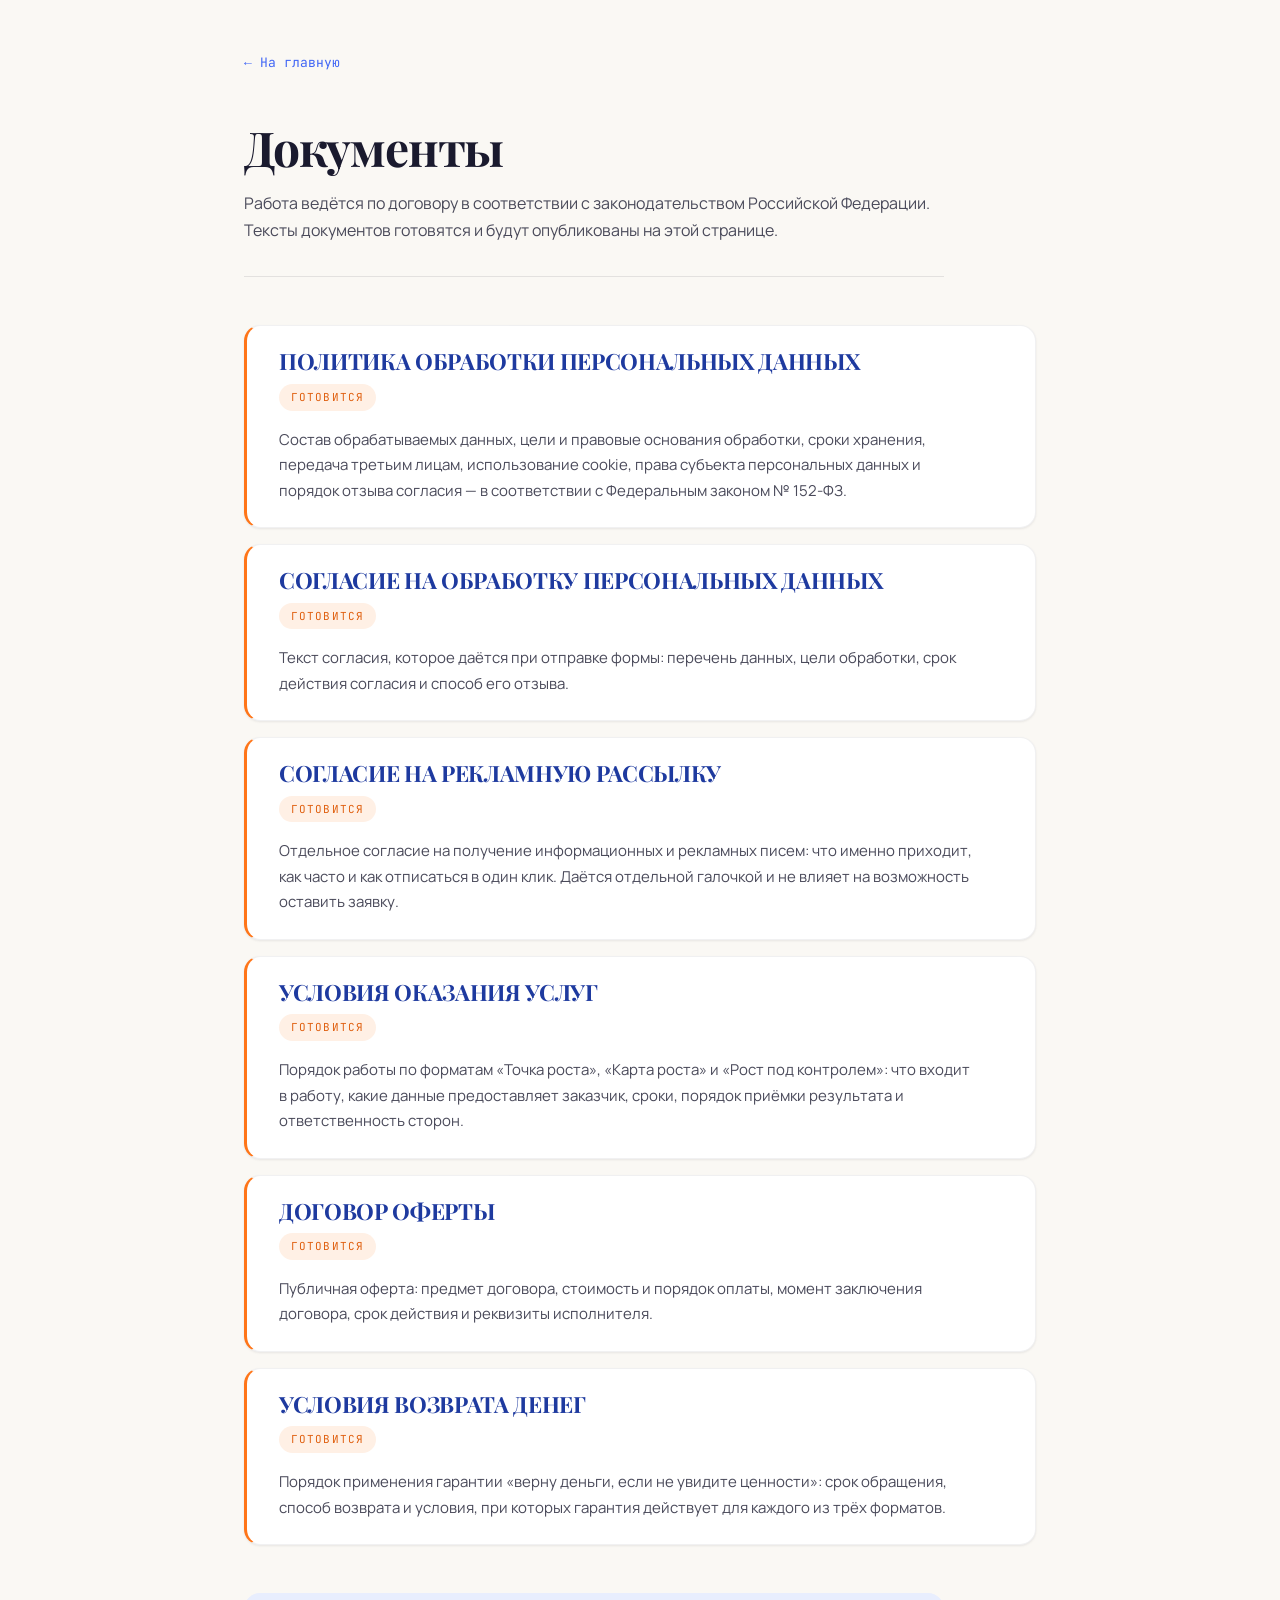
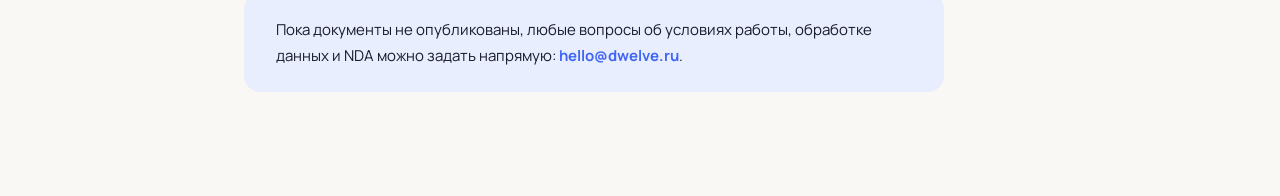
==== commit d4af0a2d: "Host fonts locally instead of Google Fonts Fonts (Manrope, Bebas Neue, Playfair Display, JetBrains M" ====
--- a/documents.html
+++ b/documents.html
@@ -7,10 +7,7 @@
   <meta name="description" content="Политика и согласие на обработку персональных данных, условия оказания услуг, договор оферты и условия возврата Dwelve.">
   <meta name="robots" content="noindex">
   <link rel="canonical" href="https://dwelve.ru/documents.html">
-
-  <link rel="preconnect" href="https://fonts.googleapis.com">
-  <link rel="preconnect" href="https://fonts.gstatic.com" crossorigin>
-  <link href="https://fonts.googleapis.com/css2?family=Bebas+Neue&family=Manrope:wght@400;500;600;700;800&family=Playfair+Display:ital,wght@0,700;1,400&family=JetBrains+Mono:wght@400;500&display=swap" rel="stylesheet">
+  <link href="fonts/fonts.css" rel="stylesheet">
   <link rel="icon" type="image/svg+xml" href="data:image/svg+xml,%3Csvg xmlns='http://www.w3.org/2000/svg' viewBox='0 0 200 200' fill='none'%3E%3Cg transform='translate(100,100)'%3E%3Ccircle cx='0' cy='-60' r='13' fill='%23234386'/%3E%3Ccircle cx='30' cy='-52' r='17' fill='%23FFC400'/%3E%3Ccircle cx='52' cy='-30' r='9' fill='%23234386'/%3E%3Ccircle cx='60' cy='0' r='8' fill='%23234386'/%3E%3Ccircle cx='52' cy='30' r='7.5' fill='%23234386'/%3E%3Ccircle cx='30' cy='52' r='7' fill='%23234386'/%3E%3Ccircle cx='0' cy='60' r='6.5' fill='%23234386'/%3E%3Ccircle cx='-30' cy='52' r='6.5' fill='%23234386'/%3E%3Ccircle cx='-52' cy='30' r='6.5' fill='%23234386'/%3E%3Ccircle cx='-60' cy='0' r='7.5' fill='%23234386'/%3E%3Ccircle cx='-52' cy='-30' r='9' fill='%23234386'/%3E%3Ccircle cx='-30' cy='-52' r='11' fill='%23234386'/%3E%3C/g%3E%3C/svg%3E">
 
   <link rel="stylesheet" href="theme.css">
--- a/fonts/fonts.css
+++ b/fonts/fonts.css
@@ -0,0 +1,317 @@
+/* Шрифты хранятся на самом сайте (раньше грузились с Google Fonts). Источник: Fontsource, лицензия SIL OFL. */
+/* manrope-cyrillic-400-normal */
+@font-face {
+  font-family: 'Manrope';
+  font-style: normal;
+  font-display: swap;
+  font-weight: 400;
+  src: url(manrope-cyrillic-400-normal.woff2) format('woff2');
+}/* manrope-cyrillic-ext-400-normal */
+@font-face {
+  font-family: 'Manrope';
+  font-style: normal;
+  font-display: swap;
+  font-weight: 400;
+  src: url(manrope-cyrillic-ext-400-normal.woff2) format('woff2');
+}/* manrope-latin-400-normal */
+@font-face {
+  font-family: 'Manrope';
+  font-style: normal;
+  font-display: swap;
+  font-weight: 400;
+  src: url(manrope-latin-400-normal.woff2) format('woff2');
+}/* manrope-latin-ext-400-normal */
+@font-face {
+  font-family: 'Manrope';
+  font-style: normal;
+  font-display: swap;
+  font-weight: 400;
+  src: url(manrope-latin-ext-400-normal.woff2) format('woff2');
+}/* manrope-cyrillic-500-normal */
+@font-face {
+  font-family: 'Manrope';
+  font-style: normal;
+  font-display: swap;
+  font-weight: 500;
+  src: url(manrope-cyrillic-500-normal.woff2) format('woff2');
+}/* manrope-cyrillic-ext-500-normal */
+@font-face {
+  font-family: 'Manrope';
+  font-style: normal;
+  font-display: swap;
+  font-weight: 500;
+  src: url(manrope-cyrillic-ext-500-normal.woff2) format('woff2');
+}/* manrope-latin-500-normal */
+@font-face {
+  font-family: 'Manrope';
+  font-style: normal;
+  font-display: swap;
+  font-weight: 500;
+  src: url(manrope-latin-500-normal.woff2) format('woff2');
+}/* manrope-latin-ext-500-normal */
+@font-face {
+  font-family: 'Manrope';
+  font-style: normal;
+  font-display: swap;
+  font-weight: 500;
+  src: url(manrope-latin-ext-500-normal.woff2) format('woff2');
+}/* manrope-cyrillic-600-normal */
+@font-face {
+  font-family: 'Manrope';
+  font-style: normal;
+  font-display: swap;
+  font-weight: 600;
+  src: url(manrope-cyrillic-600-normal.woff2) format('woff2');
+}/* manrope-cyrillic-ext-600-normal */
+@font-face {
+  font-family: 'Manrope';
+  font-style: normal;
+  font-display: swap;
+  font-weight: 600;
+  src: url(manrope-cyrillic-ext-600-normal.woff2) format('woff2');
+}/* manrope-latin-600-normal */
+@font-face {
+  font-family: 'Manrope';
+  font-style: normal;
+  font-display: swap;
+  font-weight: 600;
+  src: url(manrope-latin-600-normal.woff2) format('woff2');
+}/* manrope-latin-ext-600-normal */
+@font-face {
+  font-family: 'Manrope';
+  font-style: normal;
+  font-display: swap;
+  font-weight: 600;
+  src: url(manrope-latin-ext-600-normal.woff2) format('woff2');
+}/* manrope-cyrillic-700-normal */
+@font-face {
+  font-family: 'Manrope';
+  font-style: normal;
+  font-display: swap;
+  font-weight: 700;
+  src: url(manrope-cyrillic-700-normal.woff2) format('woff2');
+}/* manrope-cyrillic-ext-700-normal */
+@font-face {
+  font-family: 'Manrope';
+  font-style: normal;
+  font-display: swap;
+  font-weight: 700;
+  src: url(manrope-cyrillic-ext-700-normal.woff2) format('woff2');
+}/* manrope-latin-700-normal */
+@font-face {
+  font-family: 'Manrope';
+  font-style: normal;
+  font-display: swap;
+  font-weight: 700;
+  src: url(manrope-latin-700-normal.woff2) format('woff2');
+}/* manrope-latin-ext-700-normal */
+@font-face {
+  font-family: 'Manrope';
+  font-style: normal;
+  font-display: swap;
+  font-weight: 700;
+  src: url(manrope-latin-ext-700-normal.woff2) format('woff2');
+}/* manrope-cyrillic-800-normal */
+@font-face {
+  font-family: 'Manrope';
+  font-style: normal;
+  font-display: swap;
+  font-weight: 800;
+  src: url(manrope-cyrillic-800-normal.woff2) format('woff2');
+}/* manrope-cyrillic-ext-800-normal */
+@font-face {
+  font-family: 'Manrope';
+  font-style: normal;
+  font-display: swap;
+  font-weight: 800;
+  src: url(manrope-cyrillic-ext-800-normal.woff2) format('woff2');
+}/* manrope-latin-800-normal */
+@font-face {
+  font-family: 'Manrope';
+  font-style: normal;
+  font-display: swap;
+  font-weight: 800;
+  src: url(manrope-latin-800-normal.woff2) format('woff2');
+}/* manrope-latin-ext-800-normal */
+@font-face {
+  font-family: 'Manrope';
+  font-style: normal;
+  font-display: swap;
+  font-weight: 800;
+  src: url(manrope-latin-ext-800-normal.woff2) format('woff2');
+}/* bebas-neue-latin-400-normal */
+@font-face {
+  font-family: 'Bebas Neue';
+  font-style: normal;
+  font-display: swap;
+  font-weight: 400;
+  src: url(bebas-neue-latin-400-normal.woff2) format('woff2');
+}/* bebas-neue-latin-ext-400-normal */
+@font-face {
+  font-family: 'Bebas Neue';
+  font-style: normal;
+  font-display: swap;
+  font-weight: 400;
+  src: url(bebas-neue-latin-ext-400-normal.woff2) format('woff2');
+}/* playfair-display-cyrillic-400-normal */
+@font-face {
+  font-family: 'Playfair Display';
+  font-style: normal;
+  font-display: swap;
+  font-weight: 400;
+  src: url(playfair-display-cyrillic-400-normal.woff2) format('woff2');
+}/* playfair-display-latin-400-normal */
+@font-face {
+  font-family: 'Playfair Display';
+  font-style: normal;
+  font-display: swap;
+  font-weight: 400;
+  src: url(playfair-display-latin-400-normal.woff2) format('woff2');
+}/* playfair-display-latin-ext-400-normal */
+@font-face {
+  font-family: 'Playfair Display';
+  font-style: normal;
+  font-display: swap;
+  font-weight: 400;
+  src: url(playfair-display-latin-ext-400-normal.woff2) format('woff2');
+}/* playfair-display-cyrillic-600-normal */
+@font-face {
+  font-family: 'Playfair Display';
+  font-style: normal;
+  font-display: swap;
+  font-weight: 600;
+  src: url(playfair-display-cyrillic-600-normal.woff2) format('woff2');
+}/* playfair-display-latin-600-normal */
+@font-face {
+  font-family: 'Playfair Display';
+  font-style: normal;
+  font-display: swap;
+  font-weight: 600;
+  src: url(playfair-display-latin-600-normal.woff2) format('woff2');
+}/* playfair-display-latin-ext-600-normal */
+@font-face {
+  font-family: 'Playfair Display';
+  font-style: normal;
+  font-display: swap;
+  font-weight: 600;
+  src: url(playfair-display-latin-ext-600-normal.woff2) format('woff2');
+}/* playfair-display-cyrillic-700-normal */
+@font-face {
+  font-family: 'Playfair Display';
+  font-style: normal;
+  font-display: swap;
+  font-weight: 700;
+  src: url(playfair-display-cyrillic-700-normal.woff2) format('woff2');
+}/* playfair-display-latin-700-normal */
+@font-face {
+  font-family: 'Playfair Display';
+  font-style: normal;
+  font-display: swap;
+  font-weight: 700;
+  src: url(playfair-display-latin-700-normal.woff2) format('woff2');
+}/* playfair-display-latin-ext-700-normal */
+@font-face {
+  font-family: 'Playfair Display';
+  font-style: normal;
+  font-display: swap;
+  font-weight: 700;
+  src: url(playfair-display-latin-ext-700-normal.woff2) format('woff2');
+}/* playfair-display-cyrillic-400-italic */
+@font-face {
+  font-family: 'Playfair Display';
+  font-style: italic;
+  font-display: swap;
+  font-weight: 400;
+  src: url(playfair-display-cyrillic-400-italic.woff2) format('woff2');
+}/* playfair-display-latin-400-italic */
+@font-face {
+  font-family: 'Playfair Display';
+  font-style: italic;
+  font-display: swap;
+  font-weight: 400;
+  src: url(playfair-display-latin-400-italic.woff2) format('woff2');
+}/* playfair-display-latin-ext-400-italic */
+@font-face {
+  font-family: 'Playfair Display';
+  font-style: italic;
+  font-display: swap;
+  font-weight: 400;
+  src: url(playfair-display-latin-ext-400-italic.woff2) format('woff2');
+}/* playfair-display-cyrillic-600-italic */
+@font-face {
+  font-family: 'Playfair Display';
+  font-style: italic;
+  font-display: swap;
+  font-weight: 600;
+  src: url(playfair-display-cyrillic-600-italic.woff2) format('woff2');
+}/* playfair-display-latin-600-italic */
+@font-face {
+  font-family: 'Playfair Display';
+  font-style: italic;
+  font-display: swap;
+  font-weight: 600;
+  src: url(playfair-display-latin-600-italic.woff2) format('woff2');
+}/* playfair-display-latin-ext-600-italic */
+@font-face {
+  font-family: 'Playfair Display';
+  font-style: italic;
+  font-display: swap;
+  font-weight: 600;
+  src: url(playfair-display-latin-ext-600-italic.woff2) format('woff2');
+}/* jetbrains-mono-cyrillic-400-normal */
+@font-face {
+  font-family: 'JetBrains Mono';
+  font-style: normal;
+  font-display: swap;
+  font-weight: 400;
+  src: url(jetbrains-mono-cyrillic-400-normal.woff2) format('woff2');
+}/* jetbrains-mono-cyrillic-ext-400-normal */
+@font-face {
+  font-family: 'JetBrains Mono';
+  font-style: normal;
+  font-display: swap;
+  font-weight: 400;
+  src: url(jetbrains-mono-cyrillic-ext-400-normal.woff2) format('woff2');
+}/* jetbrains-mono-latin-400-normal */
+@font-face {
+  font-family: 'JetBrains Mono';
+  font-style: normal;
+  font-display: swap;
+  font-weight: 400;
+  src: url(jetbrains-mono-latin-400-normal.woff2) format('woff2');
+}/* jetbrains-mono-latin-ext-400-normal */
+@font-face {
+  font-family: 'JetBrains Mono';
+  font-style: normal;
+  font-display: swap;
+  font-weight: 400;
+  src: url(jetbrains-mono-latin-ext-400-normal.woff2) format('woff2');
+}/* jetbrains-mono-cyrillic-500-normal */
+@font-face {
+  font-family: 'JetBrains Mono';
+  font-style: normal;
+  font-display: swap;
+  font-weight: 500;
+  src: url(jetbrains-mono-cyrillic-500-normal.woff2) format('woff2');
+}/* jetbrains-mono-cyrillic-ext-500-normal */
+@font-face {
+  font-family: 'JetBrains Mono';
+  font-style: normal;
+  font-display: swap;
+  font-weight: 500;
+  src: url(jetbrains-mono-cyrillic-ext-500-normal.woff2) format('woff2');
+}/* jetbrains-mono-latin-500-normal */
+@font-face {
+  font-family: 'JetBrains Mono';
+  font-style: normal;
+  font-display: swap;
+  font-weight: 500;
+  src: url(jetbrains-mono-latin-500-normal.woff2) format('woff2');
+}/* jetbrains-mono-latin-ext-500-normal */
+@font-face {
+  font-family: 'JetBrains Mono';
+  font-style: normal;
+  font-display: swap;
+  font-weight: 500;
+  src: url(jetbrains-mono-latin-ext-500-normal.woff2) format('woff2');
+}
